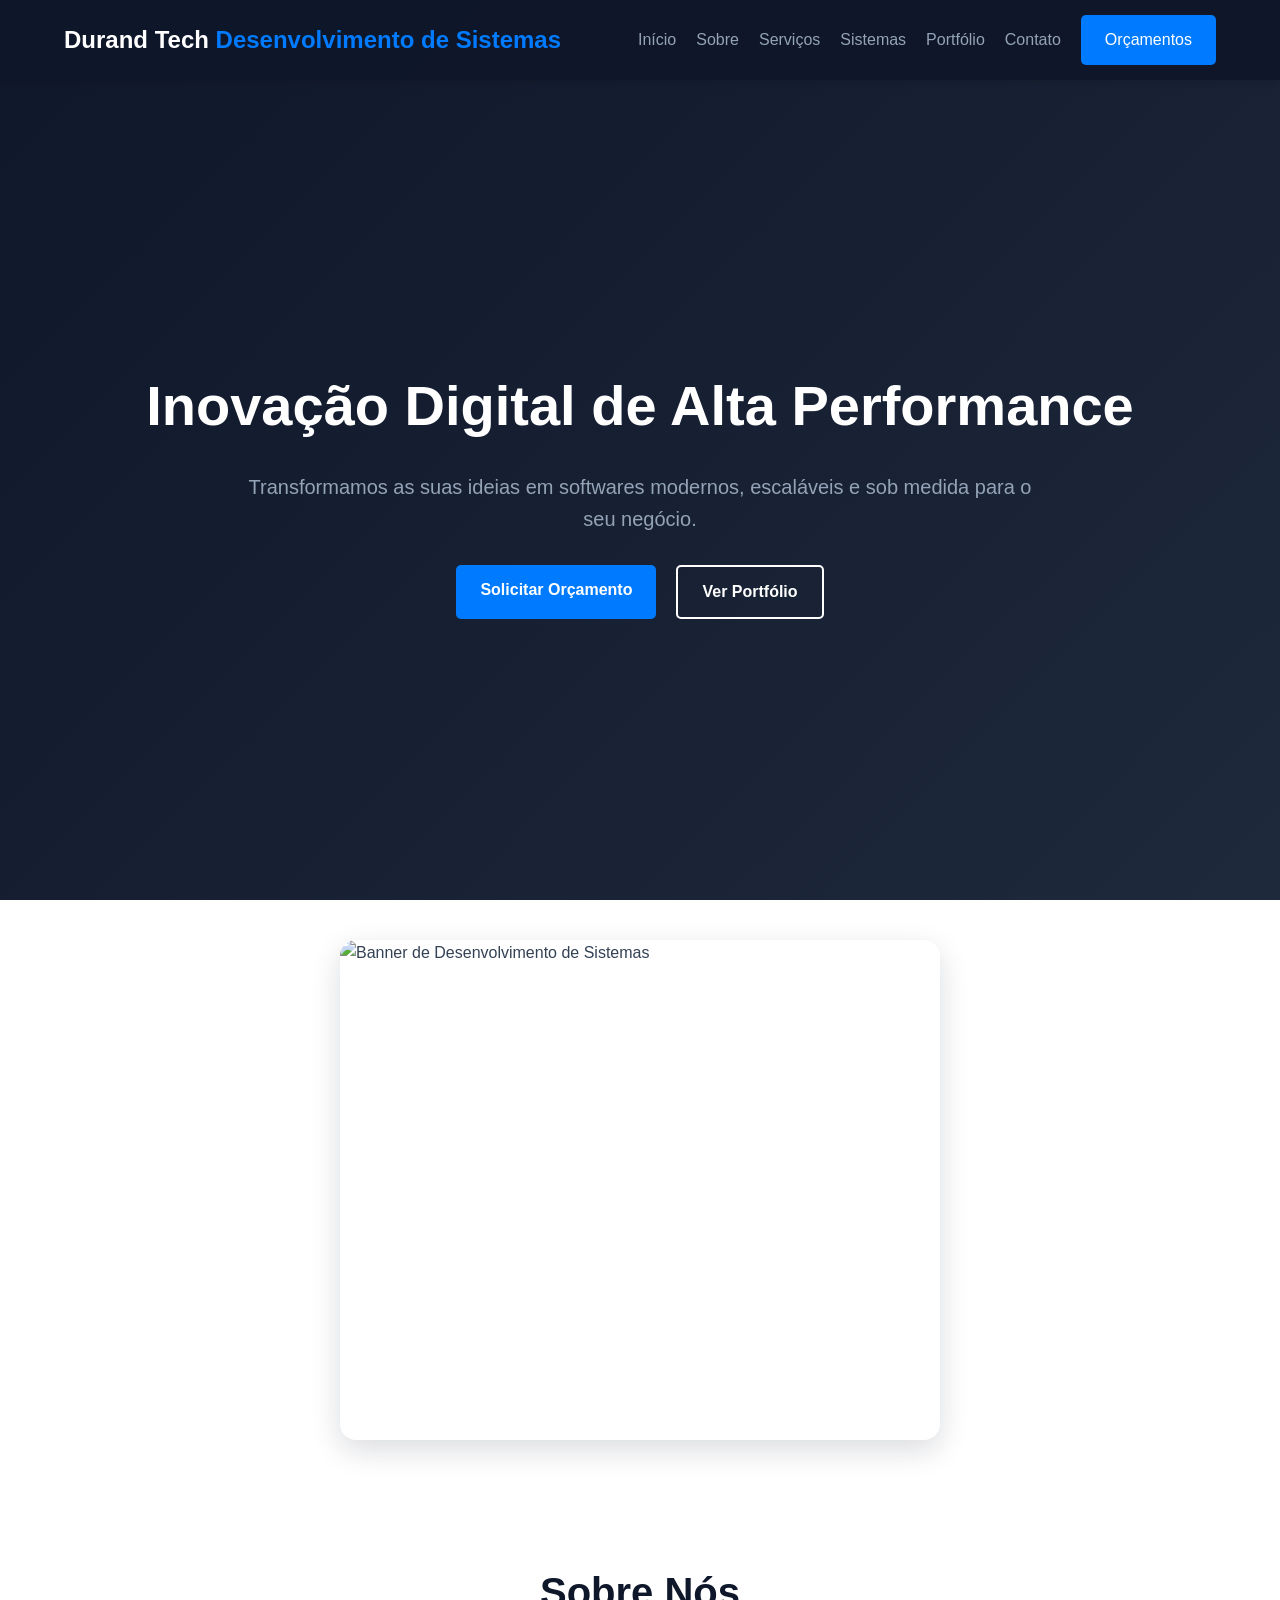
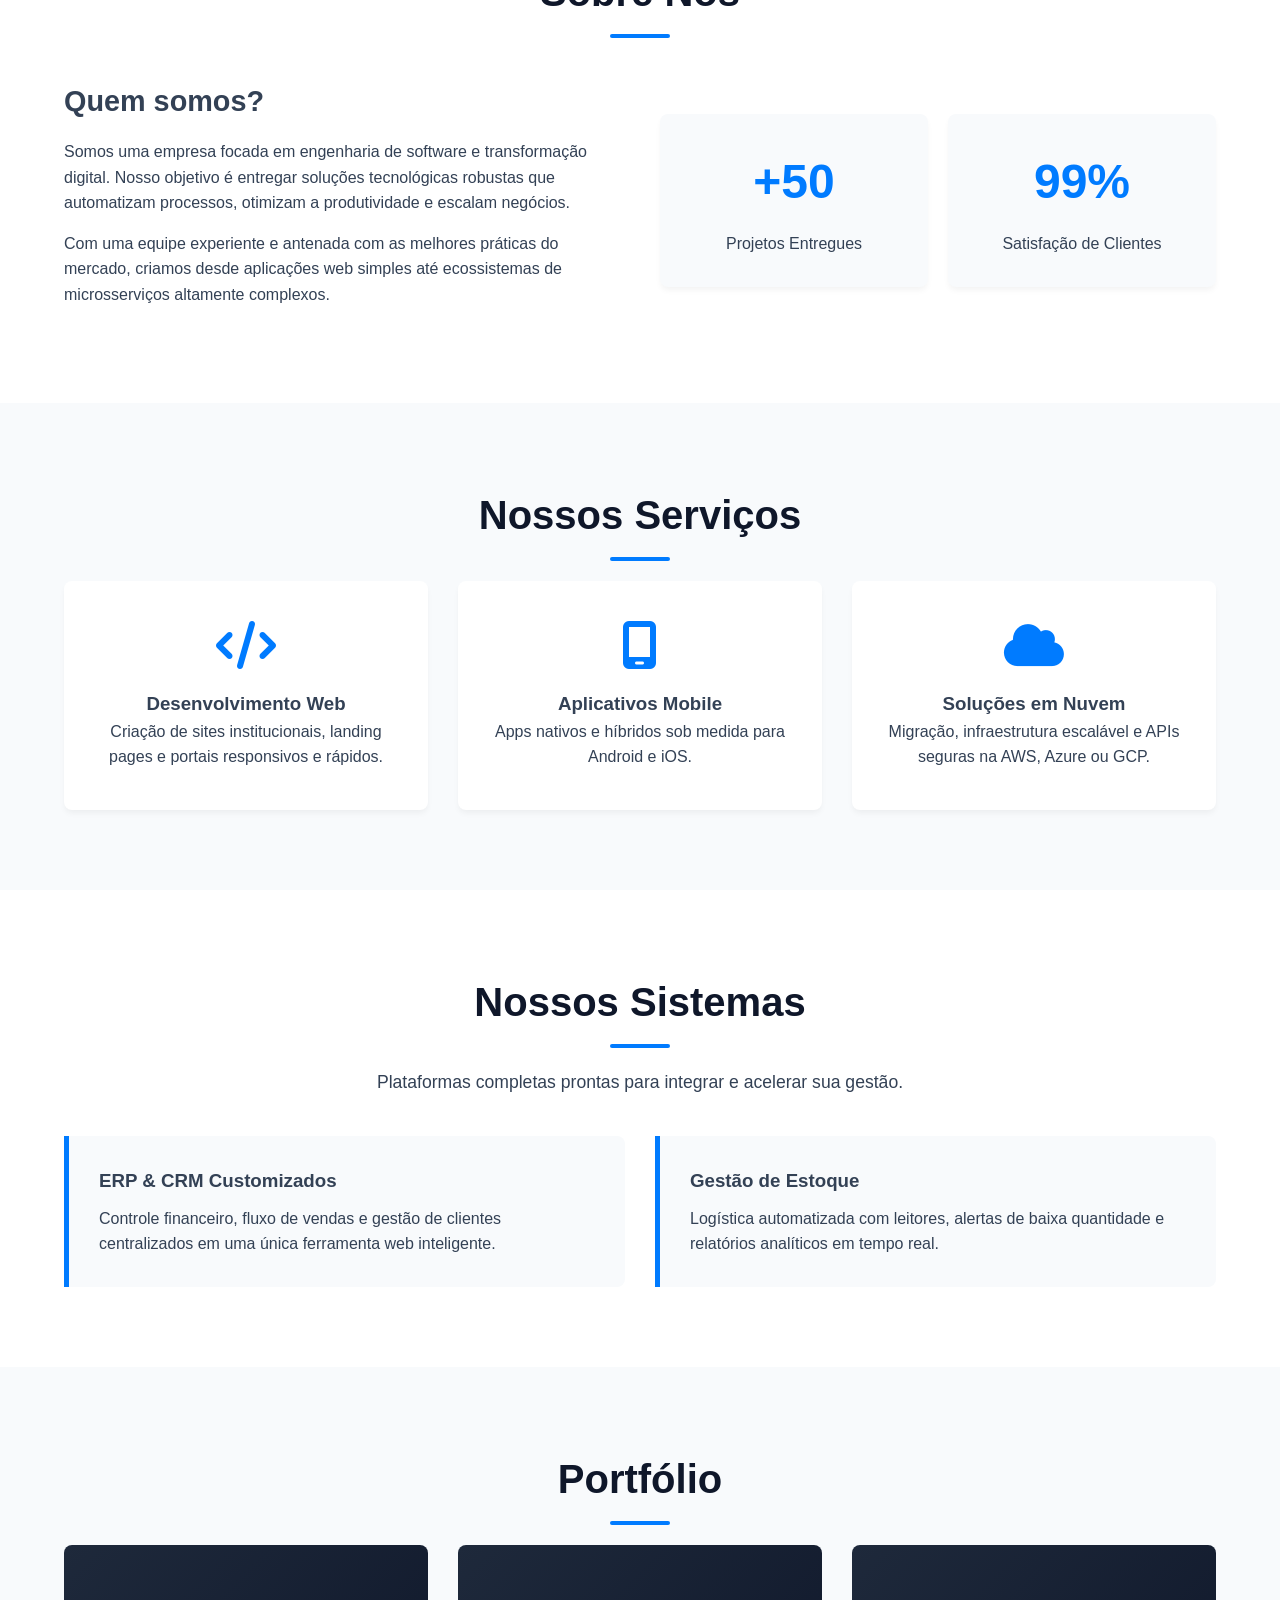
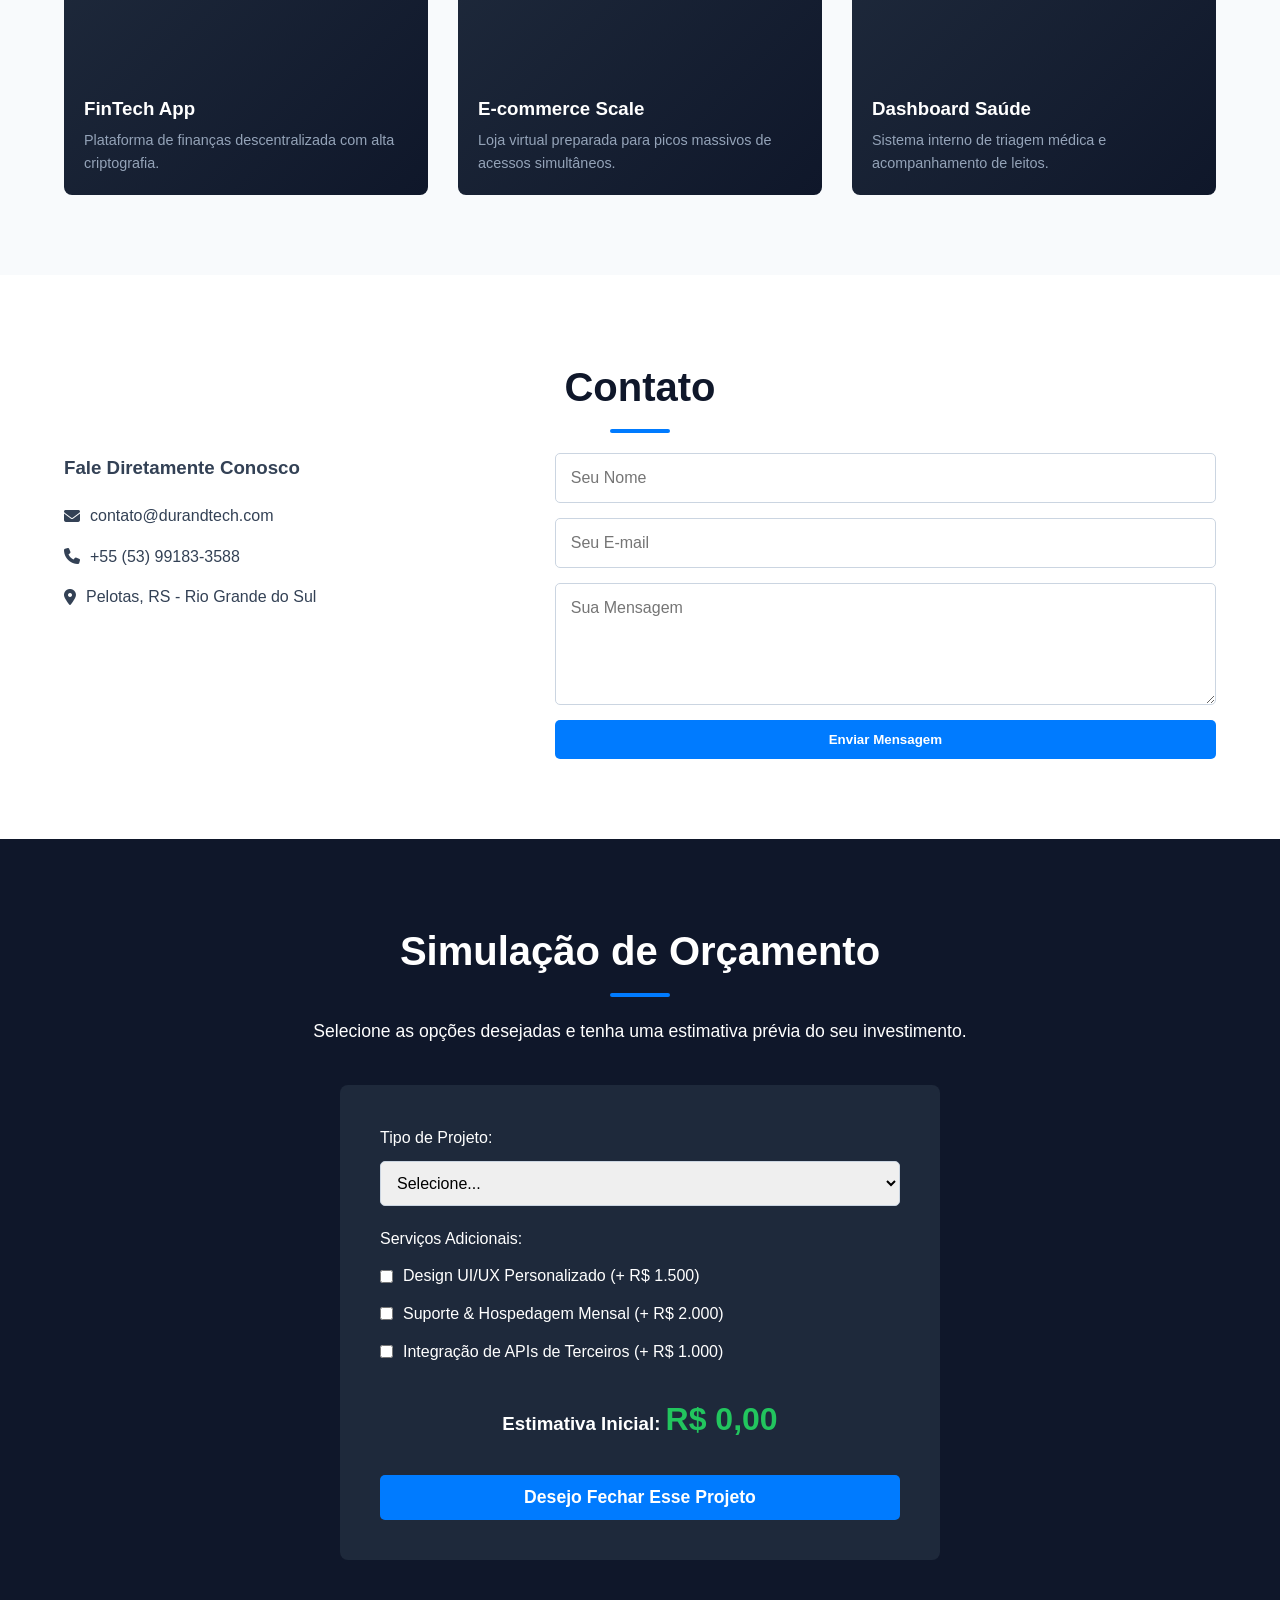
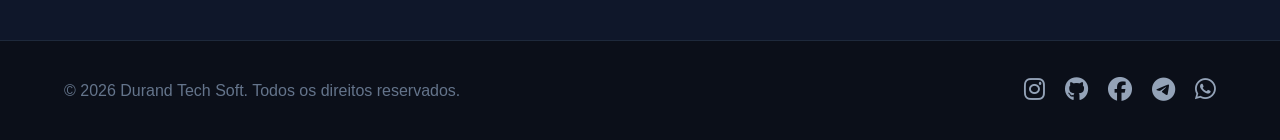
==== index.html @ 155c7bd9 "Add files via upload" ====
<!DOCTYPE html>
<html lang="pt-BR">
<head>
    <meta charset="UTF-8">
    <meta name="viewport" content="width=device-width, initial-scale=1.0">
    <title>Otávio Renan - Durand Tech | Desenvolvimento de Sistemas</title>
    <link rel="stylesheet" href="style.css">
    <!-- Ícones FontAwesome para Redes Sociais -->
    <link rel="stylesheet" href="https://cdnjs.cloudflare.com/ajax/libs/font-awesome/6.4.0/css/all.min.css">
</head>
<body>

    <!-- Cabeçalho e Navegação -->
    <header id="header">
        <div class="container">
            <div class="logo">
                <h2>Durand Tech <span>Desenvolvimento de Sistemas</span></h2>
            </div>
            <nav>
                <ul class="nav-links">
                    <li><a href="#inicio">Início</a></li>
                    <li><a href="#sobre">Sobre</a></li>
                    <li><a href="#servicos">Serviços</a></li>
                    <li><a href="#sistemas">Sistemas</a></li>
                    <li><a href="#portfolio">Portfólio</a></li>
                    <li><a href="#contato">Contato</a></li>
                    <li><a href="#orcamentos" class="btn-highlight">Orçamentos</a></li>
                </ul>
            </nav>
        </div>
    </header>

    <!-- Seção 1: Início -->
    <section id="inicio" class="hero-section">
        <div class="container hero-content">
            <h1>Inovação Digital de Alta Performance</h1>
            <p>Transformamos as suas ideias em softwares modernos, escaláveis e sob medida para o seu negócio.</p>
            <div class="hero-buttons">
                <a href="#orcamentos" class="btn-primary">Solicitar Orçamento</a>
                <a href="#portfolio" class="btn-secondary">Ver Portfólio</a>
            </div>
        </div>
    </section>
<img src="IMAGENS/banner.jpg" alt="Banner de Desenvolvimento de Sistemas" class="banner-image" width="600" height="500">
    <!-- Seção 2: Sobre -->
    <section id="sobre" class="section-padding">
        <div class="container">
            <h2 class="section-title">Sobre Nós</h2>
            <div class="about-grid">
                <div class="about-text">
                    <h3>Quem somos?</h3>
                    <p>Somos uma empresa focada em engenharia de software e transformação digital. Nosso objetivo é entregar soluções tecnológicas robustas que automatizam processos, otimizam a produtividade e escalam negócios.</p>
                    <p>Com uma equipe experiente e antenada com as melhores práticas do mercado, criamos desde aplicações web simples até ecossistemas de microsserviços altamente complexos.</p>
                </div>
                <div class="about-stats">
                    <div class="stat-card">
                        <h4>+50</h4>
                        <p>Projetos Entregues</p>
                    </div>
                    <div class="stat-card">
                        <h4>99%</h4>
                        <p>Satisfação de Clientes</p>
                    </div>
                </div>
            </div>
        </div>
    </section>

    <!-- Seção 3: Serviços -->
    <section id="servicos" class="section-padding bg-light">
        <div class="container">
            <h2 class="section-title">Nossos Serviços</h2>
            <div class="grid-services">
                <div class="card">
                    <i class="fa-solid fa-code icon-service"></i>
                    <h3>Desenvolvimento Web</h3>
                    <p>Criação de sites institucionais, landing pages e portais responsivos e rápidos.</p>
                </div>
                <div class="card">
                    <i class="fa-solid fa-mobile-screen icon-service"></i>
                    <h3>Aplicativos Mobile</h3>
                    <p>Apps nativos e híbridos sob medida para Android e iOS.</p>
                </div>
                <div class="card">
                    <i class="fa-solid fa-cloud icon-service"></i>
                    <h3>Soluções em Nuvem</h3>
                    <p>Migração, infraestrutura escalável e APIs seguras na AWS, Azure ou GCP.</p>
                </div>
            </div>
        </div>
    </section>

    <!-- Seção 4: Sistemas -->
    <section id="sistemas" class="section-padding">
        <div class="container">
            <h2 class="section-title">Nossos Sistemas</h2>
            <p class="section-subtitle">Plataformas completas prontas para integrar e acelerar sua gestão.</p>
            <div class="grid-systems">
                <div class="system-item">
                    <h3>ERP & CRM Customizados</h3>
                    <p>Controle financeiro, fluxo de vendas e gestão de clientes centralizados em uma única ferramenta web inteligente.</p>
                </div>
                <div class="system-item">
                    <h3>Gestão de Estoque</h3>
                    <p>Logística automatizada com leitores, alertas de baixa quantidade e relatórios analíticos em tempo real.</p>
                </div>
            </div>
        </div>
    </section>

    <!-- Seção 5: Portfólio -->
    <section id="portfolio" class="section-padding bg-light">
        <div class="container">
            <h2 class="section-title">Portfólio</h2>
            <div class="grid-portfolio">
                <div class="portfolio-item">
                    <div class="portfolio-info">
                        <h3>FinTech App</h3>
                        <p>Plataforma de finanças descentralizada com alta criptografia.</p>
                    </div>
                </div>
                <div class="portfolio-item">
                    <div class="portfolio-info">
                        <h3>E-commerce Scale</h3>
                        <p>Loja virtual preparada para picos massivos de acessos simultâneos.</p>
                    </div>
                </div>
                <div class="portfolio-item">
                    <div class="portfolio-info">
                        <h3>Dashboard Saúde</h3>
                        <p>Sistema interno de triagem médica e acompanhamento de leitos.</p>
                    </div>
                </div>
            </div>
        </div>
    </section>

    <!-- Seção 6: Contato -->
    <section id="contato" class="section-padding">
        <div class="container">
            <h2 class="section-title">Contato</h2>
            <div class="contact-wrapper">
                <div class="contact-info">
                    <h3>Fale Diretamente Conosco</h3>
                    <p><i class="fa-solid fa-envelope"></i> contato@durandtech.com</p>
                    <p><i class="fa-solid fa-phone"></i> +55 (53) 99183-3588</p>
                    <p><i class="fa-solid fa-location-dot"></i> Pelotas, RS - Rio Grande do Sul</p>
                </div>
                <form class="contact-form">
                    <input type="text" placeholder="Seu Nome" required>
                    <input type="email" placeholder="Seu E-mail" required>
                    <textarea placeholder="Sua Mensagem" rows="5" required></textarea>
                    <button type="submit" class="btn-primary">Enviar Mensagem</button>
                </form>
            </div>
        </div>
    </section>

    <!-- Seção 7: Orçamentos -->
    <section id="orcamentos" class="section-padding bg-dark text-light">
        <div class="container">
            <h2 class="section-title">Simulação de Orçamento</h2>
            <p class="section-subtitle">Selecione as opções desejadas e tenha uma estimativa prévia do seu investimento.</p>
            <div class="budget-box">
                <form id="form-orcamento">
                    <div class="form-group">
                        <label for="tipo-projeto">Tipo de Projeto:</label>
                        <select id="tipo-projeto" required>
                            <option value="0">Selecione...</option>
                            <option value="3000">Website Institucional (R$ 3.000,00+)</option>
                            <option value="7000">E-commerce / Loja Virtual (R$ 7.000,00+)</option>
                            <option value="12000">Sistema Web / SaaS Personalizado (R$ 12.000,00+)</option>
                            <option value="15000">Aplicativo Mobile Completo (R$ 15.000,00+)</option>
                        </select>
                    </div>
                    <div class="form-group checkbox-group">
                        <p>Serviços Adicionais:</p>
                        <label><input type="checkbox" class="adicional" value="1500"> Design UI/UX Personalizado (+ R$ 1.500)</label>
                        <label><input type="checkbox" class="adicional" value="2000"> Suporte & Hospedagem Mensal (+ R$ 2.000)</label>
                        <label><input type="checkbox" class="adicional" value="1000"> Integração de APIs de Terceiros (+ R$ 1.000)</label>
                    </div>
                    <div class="budget-result">
                        <h3>Estimativa Inicial: <span id="valor-total">R$ 0,00</span></h3>
                    </div>
                    <button type="button" id="btn-fechar-orcamento" class="btn-primary">Desejo Fechar Esse Projeto</button>
                </form>
            </div>
        </div>
    </section>

    <!-- Rodapé & Redes Sociais -->
    <footer>
        <div class="container footer-content">
            <p>&copy; 2026 Durand Tech Soft. Todos os direitos reservados.</p>
            <div class="social-links">
                <a href="https://instagram.com/durandtechsysten" target="_blank" aria-label="Instagram"><i class="fa-brands fa-instagram"></i></a>
                <a href="https://github.com/otaviorenan648-cpu" target="_blank" aria-label="GitHub"><i class="fa-brands fa-github"></i></a>
                <a href="https://www.facebook.com/profile.php?id=61577087769278&locale=pt_BR" target="_blank" aria-label="Facebook"><i class="fa-brands fa-facebook"></i></a>
                <a href="https://telegram.org/@OtavioDev2684" target="_blank" aria-label="Telegram"><i class="fa-brands fa-telegram"></i></a>
                <a href="https://wa.me/5553991833588?text=Ol%C3%A1%2C%20gostaria%20de%20mais%20informa%C3%A7%C3%B5es" target="_blank" aria-label="WhatsApp"><i class="fa-brands fa-whatsapp"></i></a>
            </div>
        </div>
    </footer>

    
    <script src="index.js"></script>
</body>
</html>
---- style.css ----
/* --- Reset Geral & Configurações de Cores --- */
:root {
    --primary-color: #007bff;
    --primary-hover: #0056b3;
    --dark-bg: #0f172a;
    --light-bg: #f8fafc;
    --text-color: #334155;
    --white: #ffffff;
    --gray-border: #cbd5e1;
}

* {
    margin: 0;
    padding: 0;
    box-sizing: border-box;
    font-family: 'Segoe UI', Tahoma, Geneva, Verdana, sans-serif;
    scroll-behavior: smooth;
}

body {
    color: var(--text-color);
    background-color: var(--white);
    line-height: 1.6;
}

.container {
    width: 90%;
    max-width: 1200px;
    margin: 0 auto;
}

/* --- Layout Utilitário --- */
.section-padding {
    padding: 80px 0;
}

.bg-light {
    background-color: var(--light-bg);
}

.bg-dark {
    background-color: var(--dark-bg);
}

.text-light {
    color: var(--white);
}

.section-title {
    text-align: center;
    font-size: 2.5rem;
    margin-bottom: 20px;
    color: var(--dark-bg);
    position: relative;
}

.text-light .section-title {
    color: var(--white);
}

.section-title::after {
    content: '';
    display: block;
    width: 60px;
    height: 4px;
    background-color: var(--primary-color);
    margin: 10px auto 0;
    border-radius: 2px;
}

.section-subtitle {
    text-align: center;
    font-size: 1.1rem;
    margin-bottom: 40px;
}

/* --- Botões --- */
.btn-primary, .btn-secondary, .btn-highlight {
    padding: 12px 24px;
    border: none;
    border-radius: 5px;
    cursor: pointer;
    font-weight: 600;
    text-decoration: none;
    transition: all 0.3s ease;
    display: inline-block;
}

.btn-primary {
    background-color: var(--primary-color);
    color: var(--white);
}

.btn-primary:hover {
    background-color: var(--primary-hover);
}

.btn-secondary {
    background-color: transparent;
    color: var(--white);
    border: 2px solid var(--white);
}

.btn-secondary:hover {
    background-color: var(--white);
    color: var(--dark-bg);
}

.btn-highlight {
    background-color: var(--primary-color);
    color: var(--white) !important;
}

/* --- Header / Navigation --- */
header {
    background-color: rgba(15, 23, 42, 0.95);
    position: fixed;
    width: 100%;
    top: 0;
    z-index: 1000;
    box-shadow: 0 4px 6px -1px rgba(0,0,0,0.1);
    padding: 15px 0;
}

header .container {
    display: flex;
    justify-content: space-between;
    align-items: center;
}

.logo h2 {
    color: var(--white);
}

.logo span {
    color: var(--primary-color);
}

.nav-links {
    display: flex;
    list-style: none;
    align-items: center;
    gap: 20px;
}

.nav-links a {
    color: #94a3b8;
    text-decoration: none;
    font-weight: 500;
    transition: color 0.3s ease;
}

.nav-links a:hover {
    color: var(--white);
}

/* --- Hero Section --- */
.hero-section {
    background: linear-gradient(135deg, #0f172a 0%, #1e293b 100%);
    height: 100vh;
    display: flex;
    align-items: center;
    text-align: center;
    color: var(--white);
    padding-top: 80px;
}

.hero-content h1 {
    font-size: 3.5rem;
    margin-bottom: 20px;
}

.hero-content p {
    font-size: 1.25rem;
    margin-bottom: 30px;
    color: #94a3b8;
    max-width: 800px;
    margin-left: auto;
    margin-right: auto;
}

.hero-buttons {
    display: flex;
    justify-content: center;
    gap: 20px;
}

.banner-image {
    display: block;
    max-width: 100%;
    height: auto;
    margin: 40px auto;
    border-radius: 16px;
    box-shadow: 0 10px 30px rgba(15, 23, 42, 0.15);
}

/* --- Sobre --- */
.about-grid {
    display: grid;
    grid-template-columns: 1fr 1fr;
    gap: 40px;
    align-items: center;
    margin-top: 40px;
}

.about-text h3 {
    font-size: 1.8rem;
    margin-bottom: 15px;
}

.about-text p {
    margin-bottom: 15px;
}

.about-stats {
    display: flex;
    gap: 20px;
}

.stat-card {
    background-color: var(--light-bg);
    flex: 1;
    padding: 30px;
    text-align: center;
    border-radius: 8px;
    box-shadow: 0 4px 6px -1px rgba(0,0,0,0.05);
}

.stat-card h4 {
    font-size: 3rem;
    color: var(--primary-color);
    margin-bottom: 10px;
}

/* --- Serviços --- */
.grid-services {
    display: grid;
    grid-template-columns: repeat(auto-fit, minmax(300px, 1fr));
    gap: 30px;
}

.card {
    background-color: var(--white);
    padding: 40px 30px;
    border-radius: 8px;
    text-align: center;
    box-shadow: 0 4px 6px -1px rgba(0,0,0,0.05);
    transition: transform 0.3s ease;
}

.card:hover {
    transform: translateY(-5px);
}

.icon-service {
    font-size: 3rem;
    color: var(--primary-color);
    margin-bottom: 20px;
}

/* --- Sistemas --- */
.grid-systems {
    display: grid;
    grid-template-columns: 1fr 1fr;
    gap: 30px;
}

.system-item {
    border-left: 5px solid var(--primary-color);
    background-color: var(--light-bg);
    padding: 30px;
    border-radius: 0 8px 8px 0;
}

.system-item h3 {
    margin-bottom: 10px;
}

/* --- Portfólio --- */
.grid-portfolio {
    display: grid;
    grid-template-columns: repeat(auto-fit, minmax(300px, 1fr));
    gap: 30px;
}

.portfolio-item {
    background: linear-gradient(135deg, #1e293b 0%, #0f172a 100%);
    height: 250px;
    border-radius: 8px;
    display: flex;
    align-items: flex-end;
    padding: 20px;
    color: var(--white);
    position: relative;
    overflow: hidden;
}

.portfolio-info h3 {
    margin-bottom: 5px;
}

.portfolio-info p {
    font-size: 0.9rem;
    color: #94a3b8;
}

/* --- Contato --- */
.contact-wrapper {
    display: grid;
    grid-template-columns: 1fr 1.5fr;
    gap: 50px;
}

.contact-info h3 {
    margin-bottom: 20px;
}

.contact-info p {
    margin-bottom: 15px;
    display: flex;
    align-items: center;
    gap: 10px;
}

.contact-form {
    display: flex;
    flex-direction: column;
    gap: 15px;
}

.contact-form input, .contact-form textarea {
    padding: 15px;
    border: 1px solid var(--gray-border);
    border-radius: 5px;
    font-size: 1rem;
    outline: none;
}

/* --- Orçamentos --- */
.budget-box {
    background-color: #1e293b;
    padding: 40px;
    border-radius: 8px;
    max-width: 600px;
    margin: 0 auto;
}

.form-group {
    display: flex;
    flex-direction: column;
    gap: 10px;
    margin-bottom: 20px;
}

.form-group select {
    padding: 12px;
    border-radius: 5px;
    border: 1px solid var(--gray-border);
    font-size: 1rem;
}

.checkbox-group {
    display: flex;
    flex-direction: column;
    gap: 12px;
}

.checkbox-group label {
    display: flex;
    align-items: center;
    gap: 10px;
    cursor: pointer;
}

.budget-result {
    margin: 30px 0;
    text-align: center;
}

#valor-total {
    color: #22c55e;
    font-size: 2rem;
    font-weight: bold;
}

#btn-fechar-orcamento {
    width: 100%;
    font-size: 1.1rem;
}

/* --- Rodapé & Redes Sociais --- */
footer {
    background-color: #0b0f19;
    padding: 30px 0;
    border-top: 1px solid #1e293b;
}

.footer-content {
    display: flex;
    justify-content: space-between;
    align-items: center;
    color: #64748b;
}

.social-links {
    display: flex;
    gap: 20px;
}

.social-links a {
    color: #94a3b8;
    font-size: 1.5rem;
    transition: color 0.3s ease, transform 0.3s ease;
}

.social-links a:hover {
    color: var(--primary-color);
    transform: scale(1.1);
}

/* --- Responsividade --- */
@media (max-width: 768px) {
    header .container {
        flex-direction: column;
        gap: 15px;
    }
    .nav-links {
        flex-wrap: wrap;
        justify-content: center;
    }
    .about-grid, .contact-wrapper, .grid-systems {
        grid-template-columns: 1fr;
    }
    .about-stats {
        flex-direction: column;
    }
    .footer-content {
        flex-direction: column;
        gap: 20px;
        text-align: center;
    }
}

/* --- Botão Flutuante do WhatsApp --- */
.whatsapp-float {
    position: fixed;
    width: 60px;
    height: 60px;
    bottom: 60px;
    right: 40px;
    background-color: #25d366;
    color: #fff;
    border-radius: 50px;
    text-align: center;
    font-size: 35px;
    box-shadow: 2px 2px 10px rgba(0, 0, 0, 0.3);
    z-index: 1000;
    display: flex;
    align-items: center;
    justify-content: center;
    text-decoration: none;
    transition: transform 0.3s ease, background-color 0.3s ease;
}

.whatsapp-float:hover {
    background-color: #128c7e;
    transform: scale(1.1);
}

/* Ajuste de responsividade para telas menores */
@media (max-width: 768px) {
    header .container {
        flex-direction: column;
        gap: 15px;
    }
    .nav-links {
        flex-wrap: wrap;
        justify-content: center;
    }
    .about-grid, .contact-wrapper, .grid-systems {
        grid-template-columns: 1fr;
    }
    .about-stats {
        flex-direction: column;
    }
    .footer-content {
        flex-direction: column;
        gap: 20px;
        text-align: center;
    }
    .whatsapp-float {
        width: 50px;
        height: 50px;
        bottom: 20px;
        right: 20px;
        font-size: 28px;
    }
}
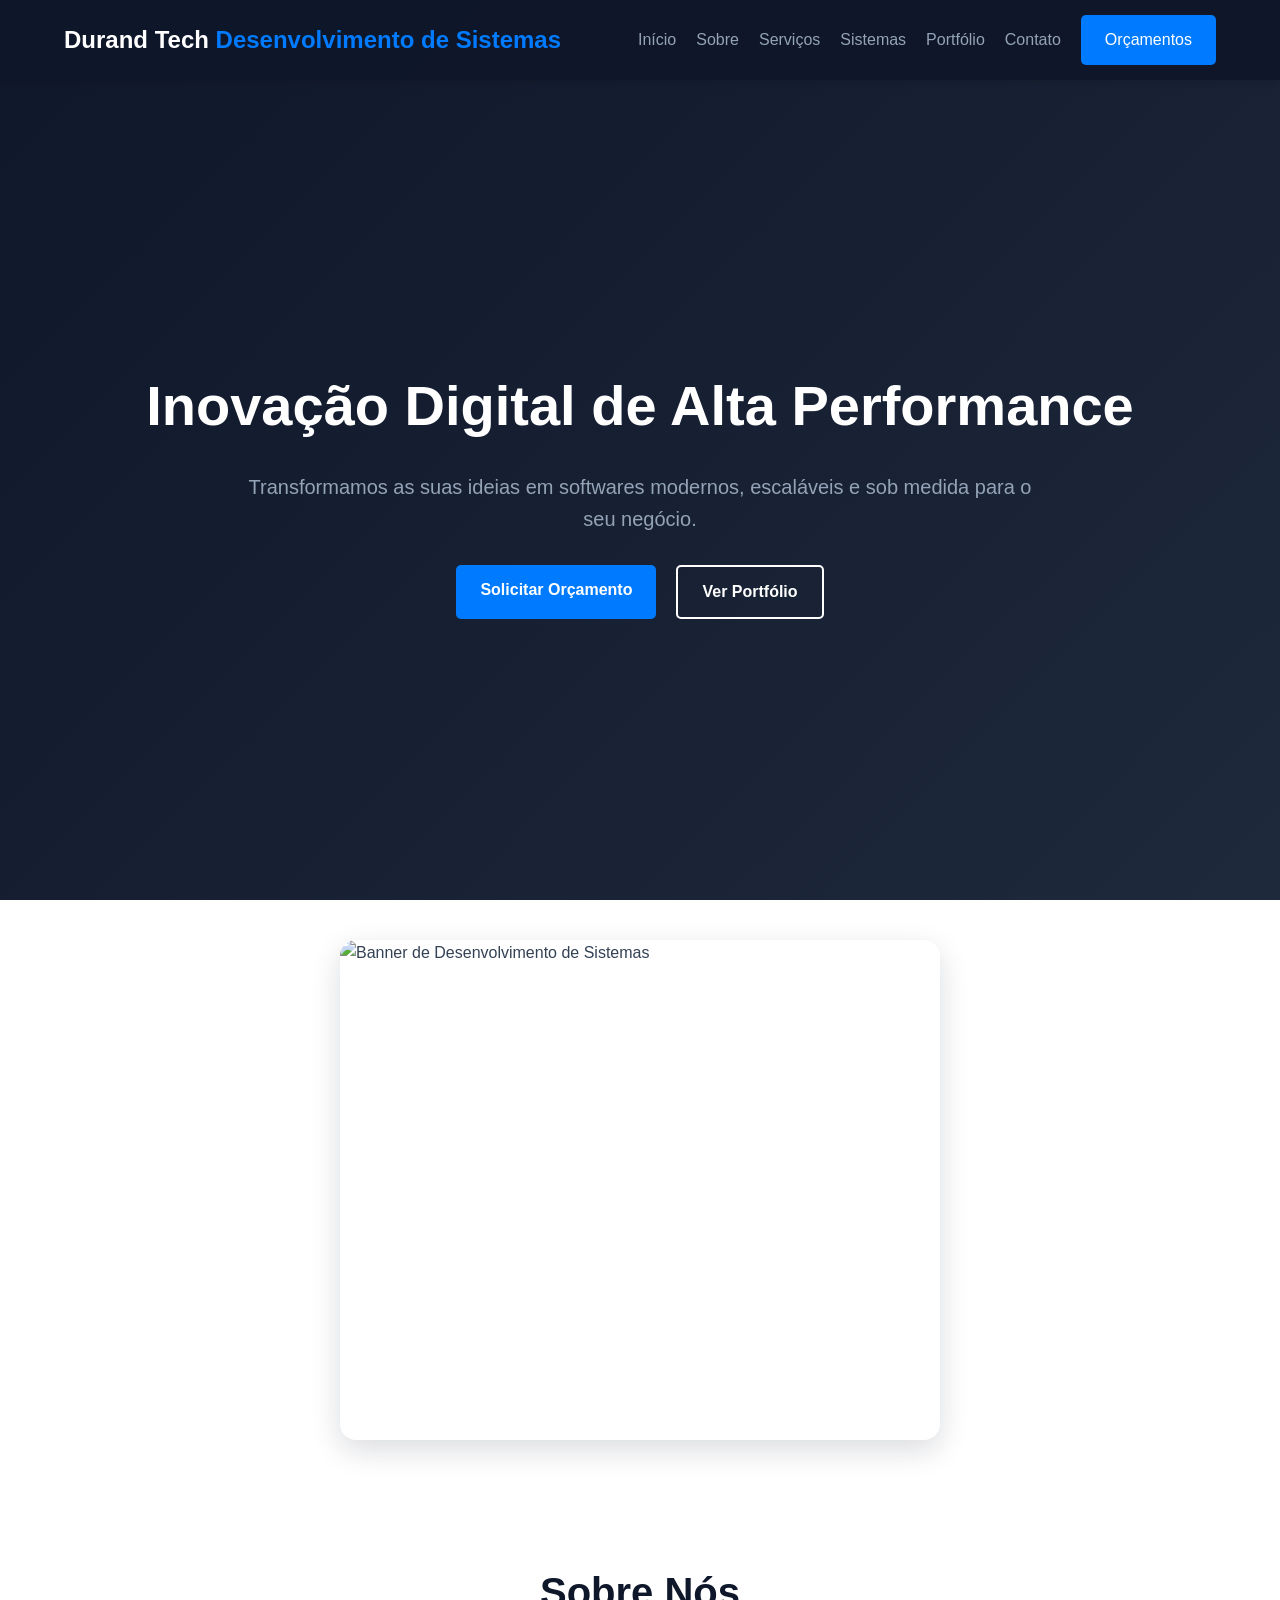
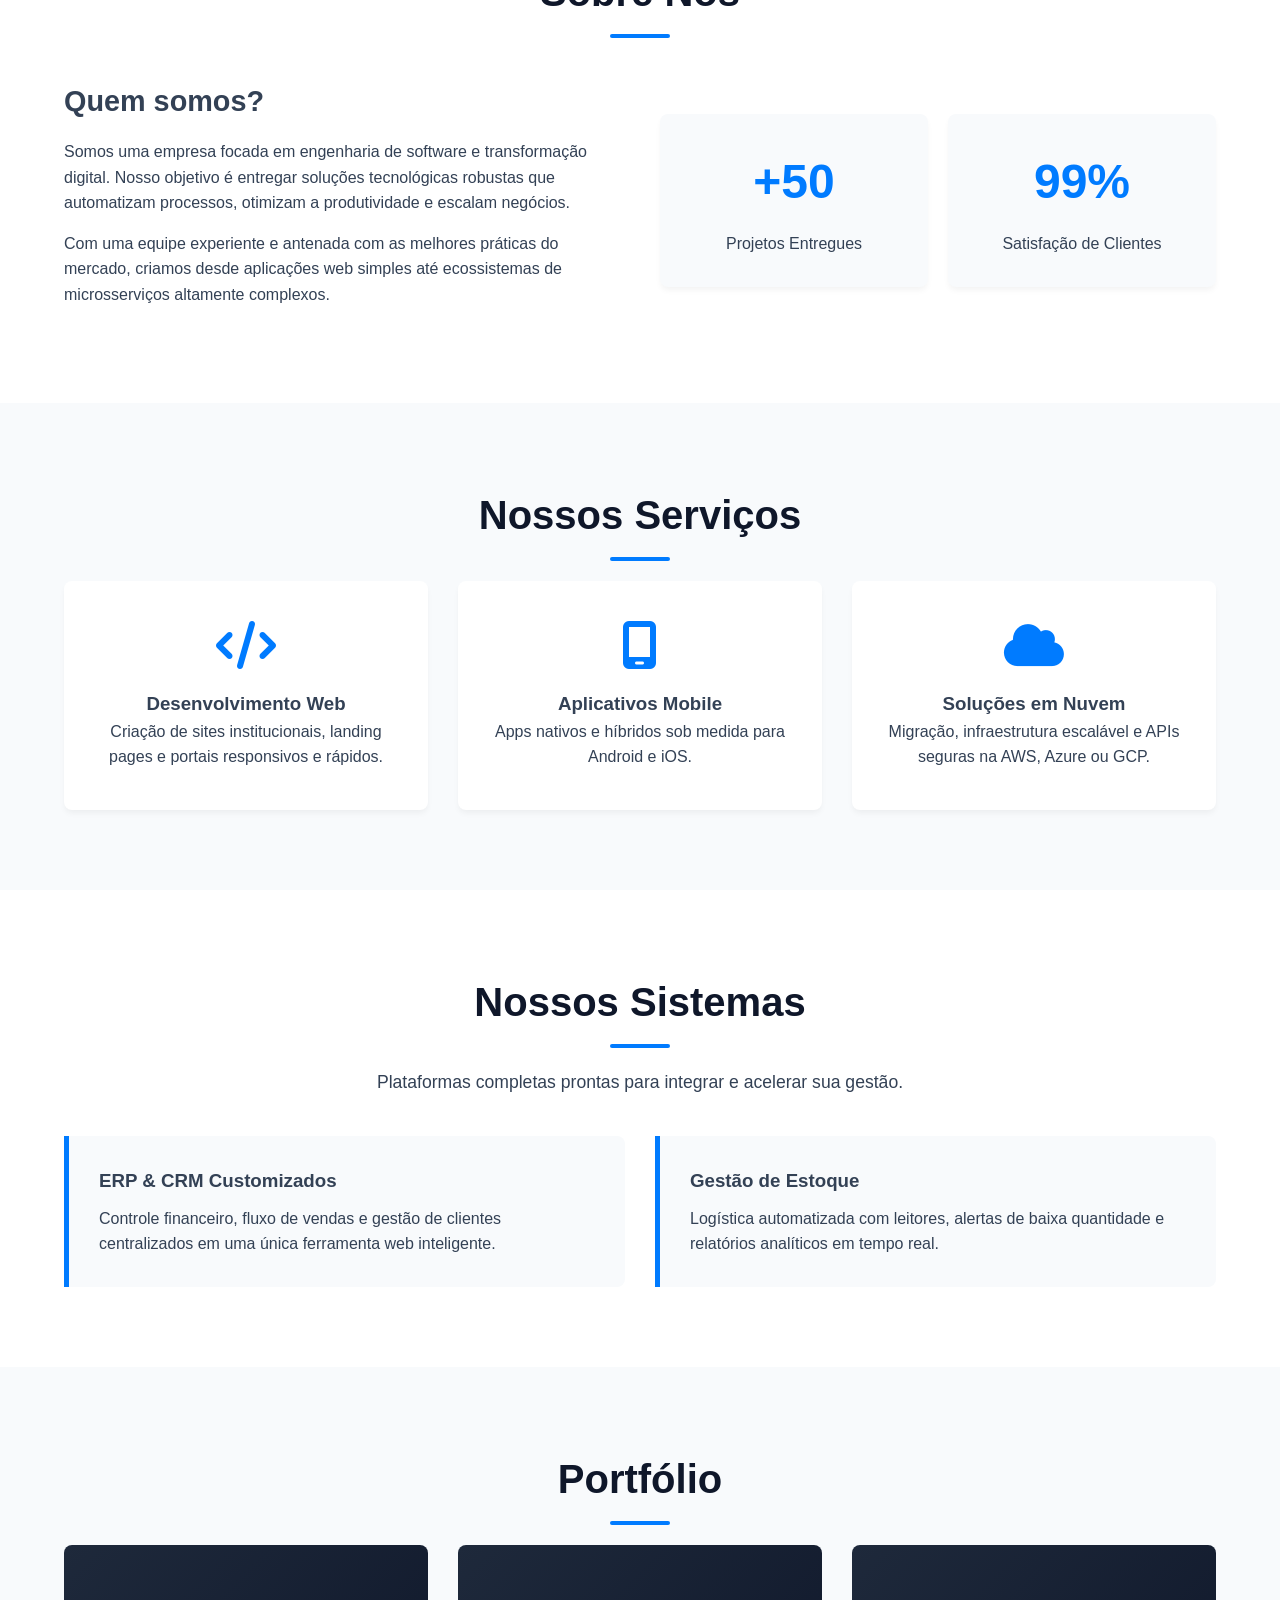
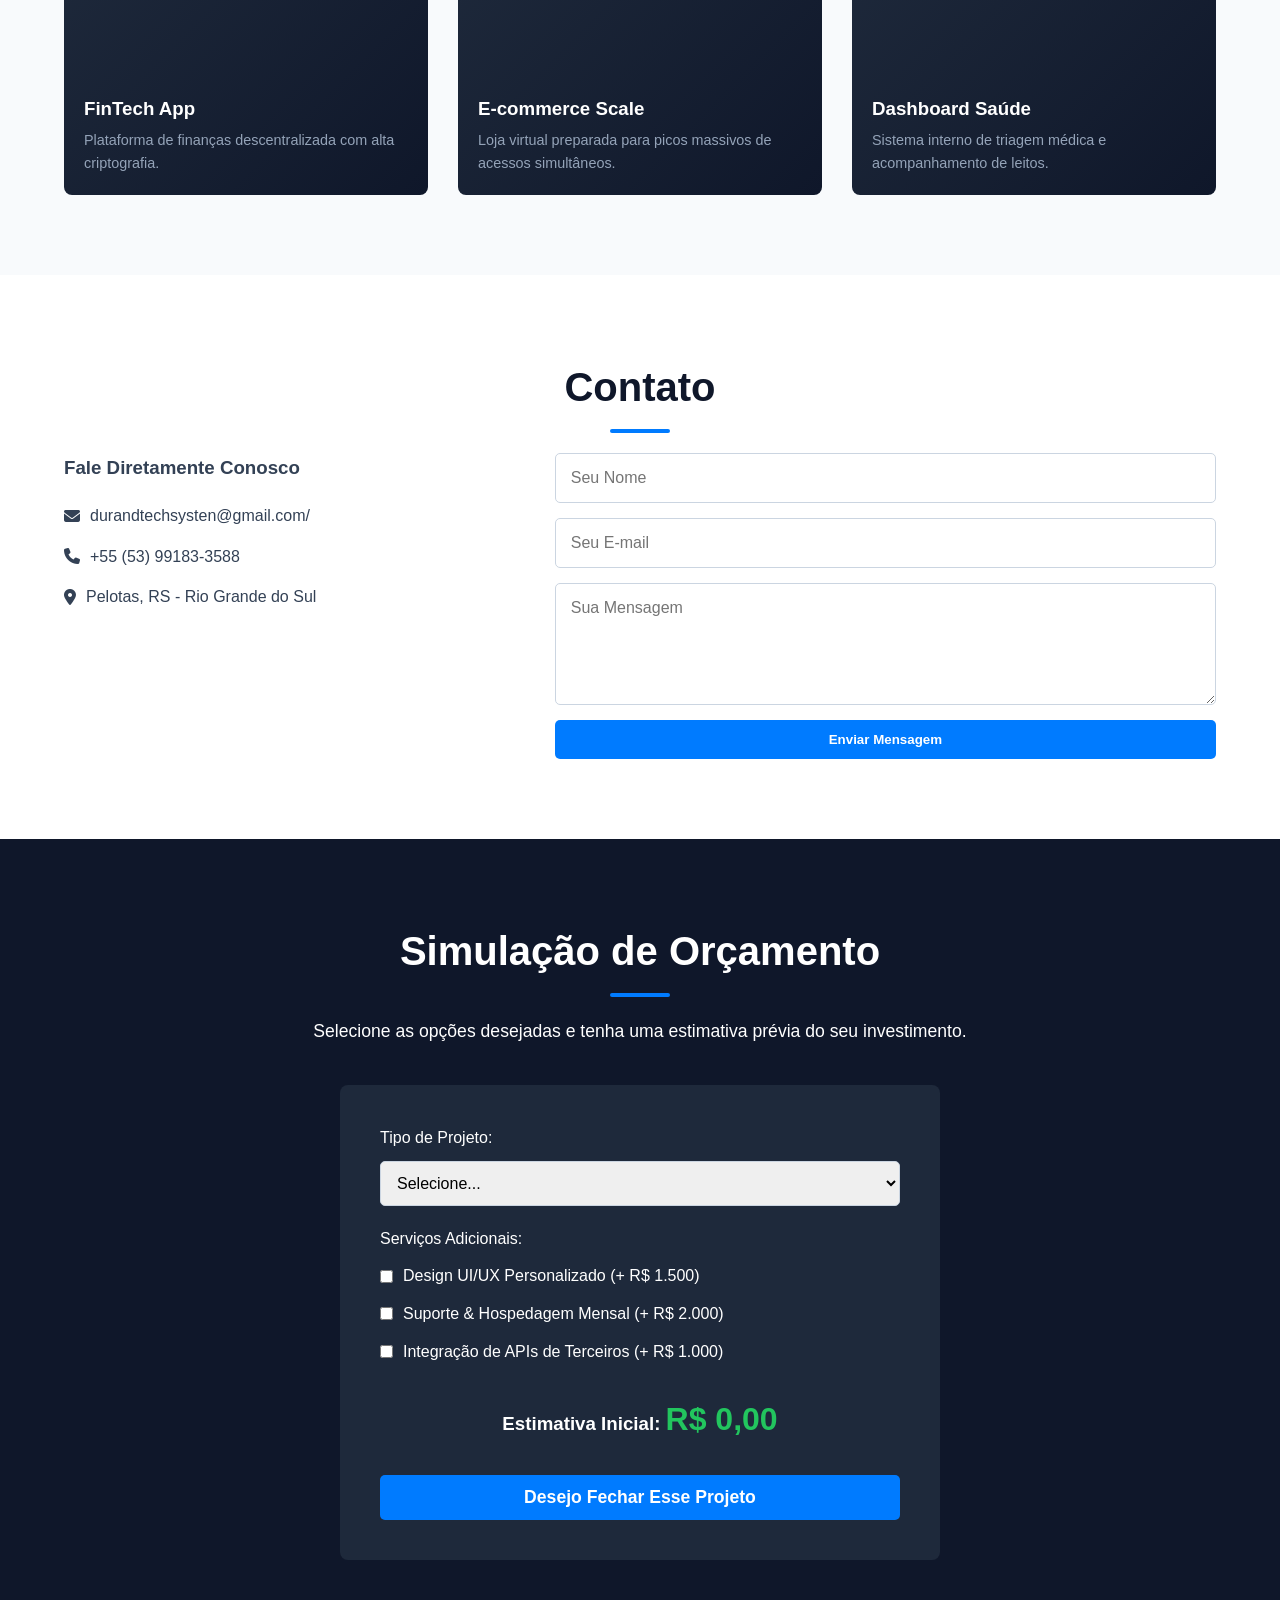
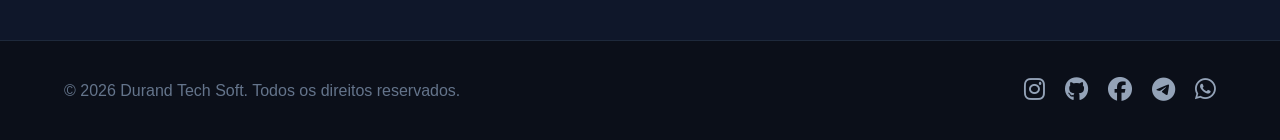
==== commit 5ed90447: "Fix HTML encoding issues in index.html" ====
--- a/index.html
+++ b/index.html
@@ -142,7 +142,7 @@
             <div class="contact-wrapper">
                 <div class="contact-info">
                     <h3>Fale Diretamente Conosco</h3>
-                    <p><i class="fa-solid fa-envelope"></i> contato@durandtech.com</p>
+                    <p><i class="fa-solid fa-envelope"></i>durandtechsysten@gmail.com/</p>
                     <p><i class="fa-solid fa-phone"></i> +55 (53) 99183-3588</p>
                     <p><i class="fa-solid fa-location-dot"></i> Pelotas, RS - Rio Grande do Sul</p>
                 </div>
@@ -205,4 +205,4 @@
     
     <script src="index.js"></script>
 </body>
-</html>+</html>
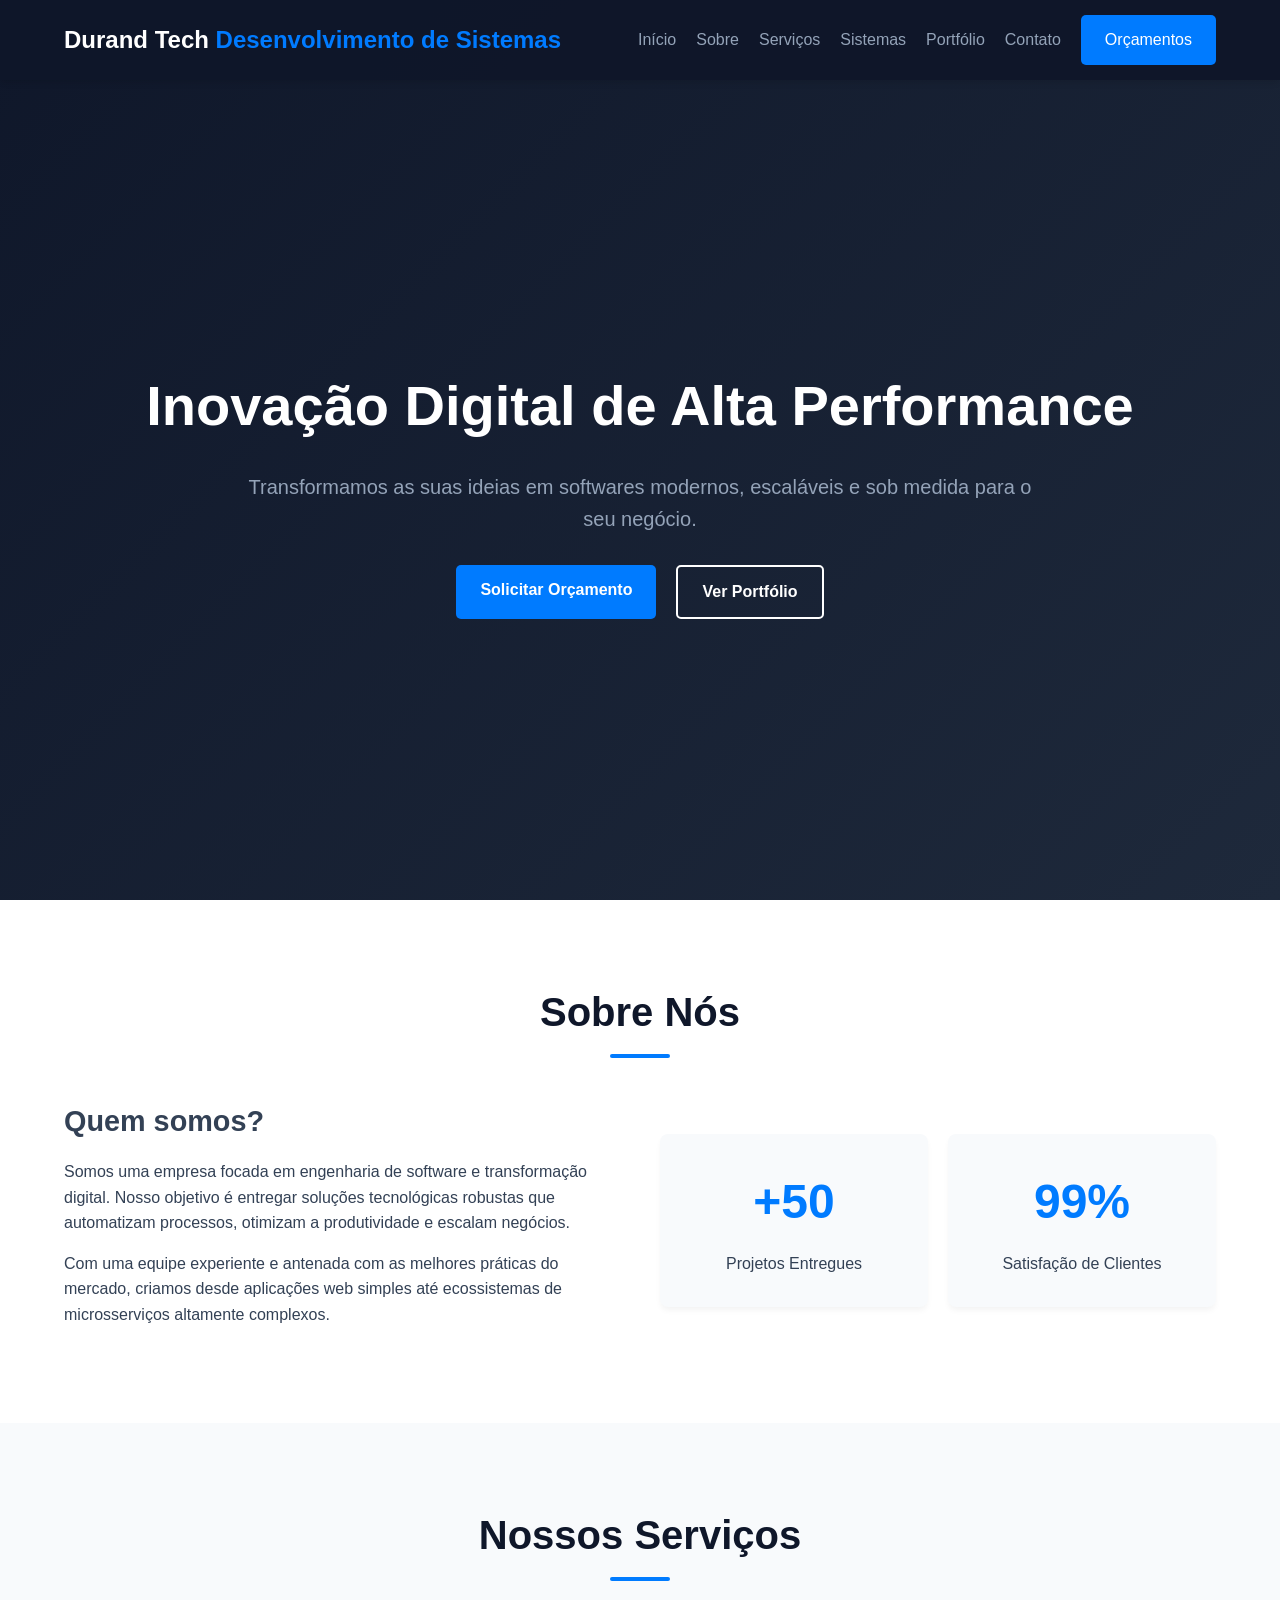
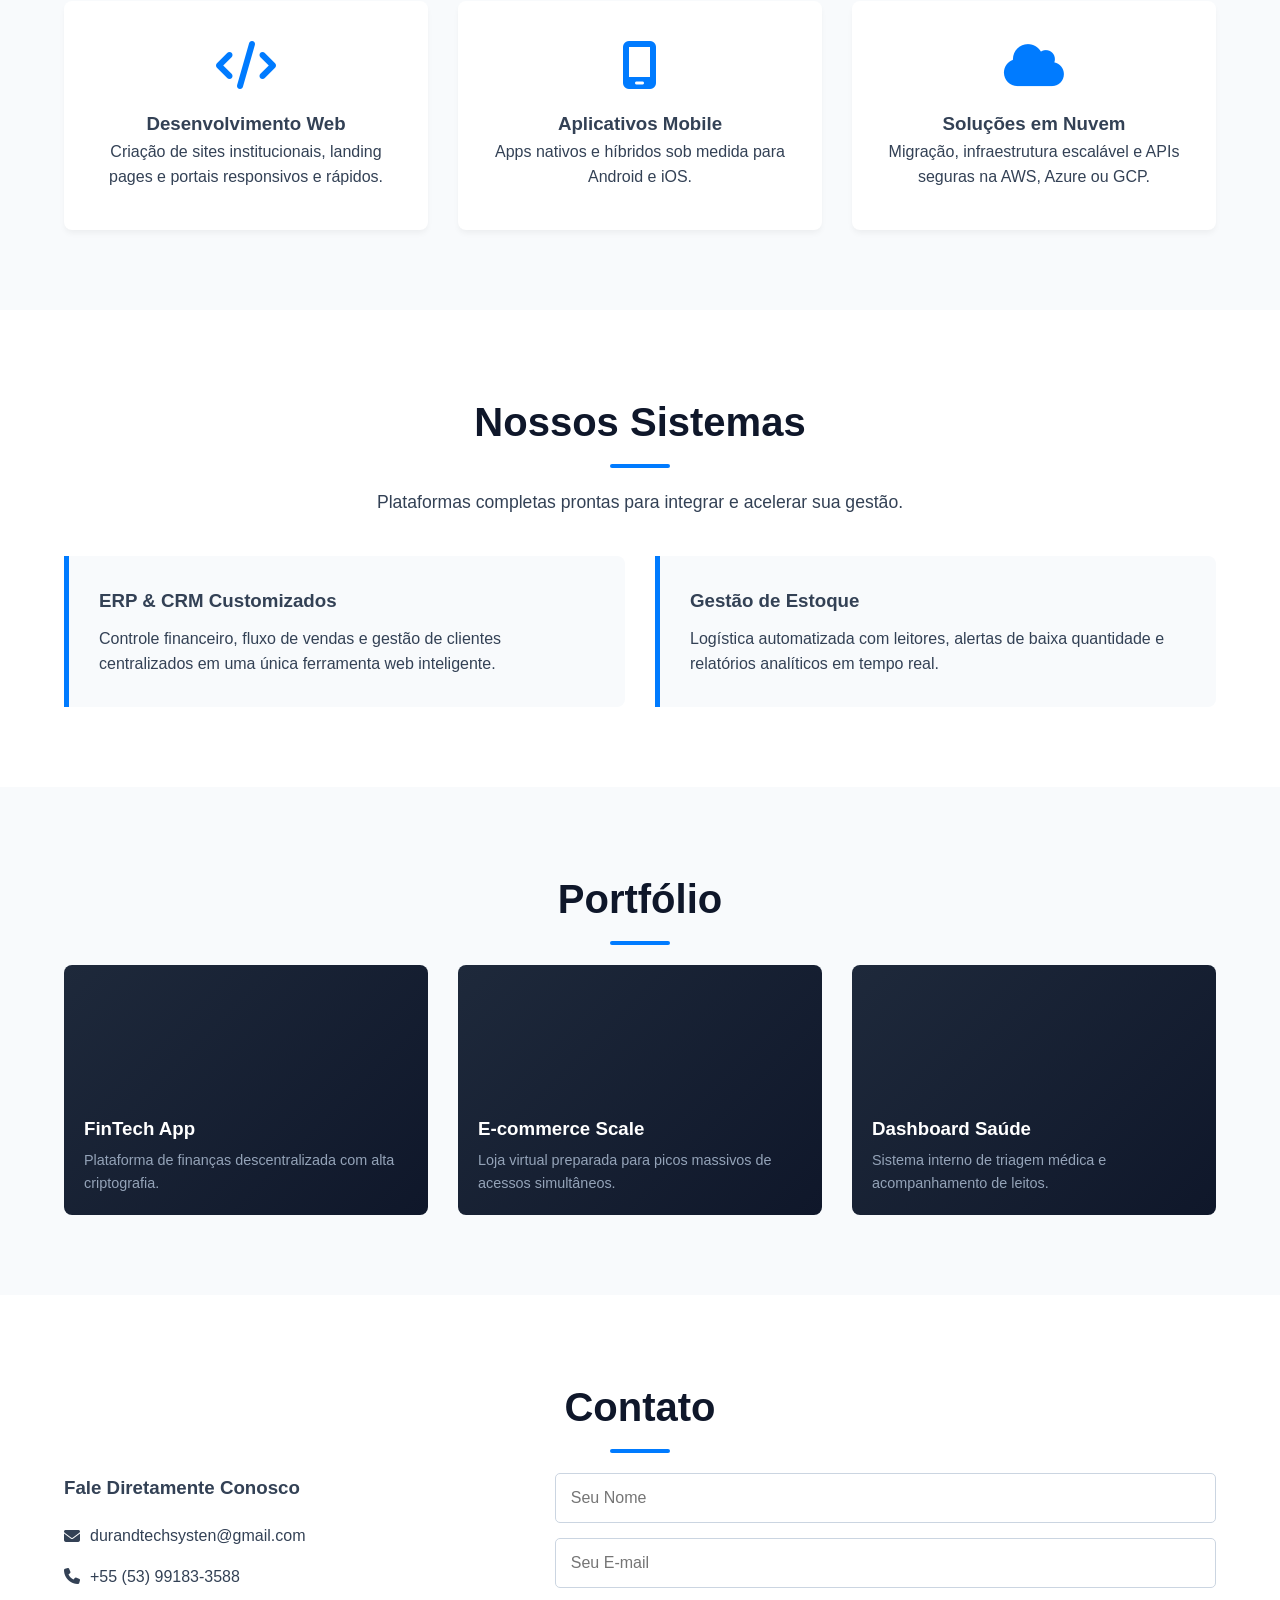
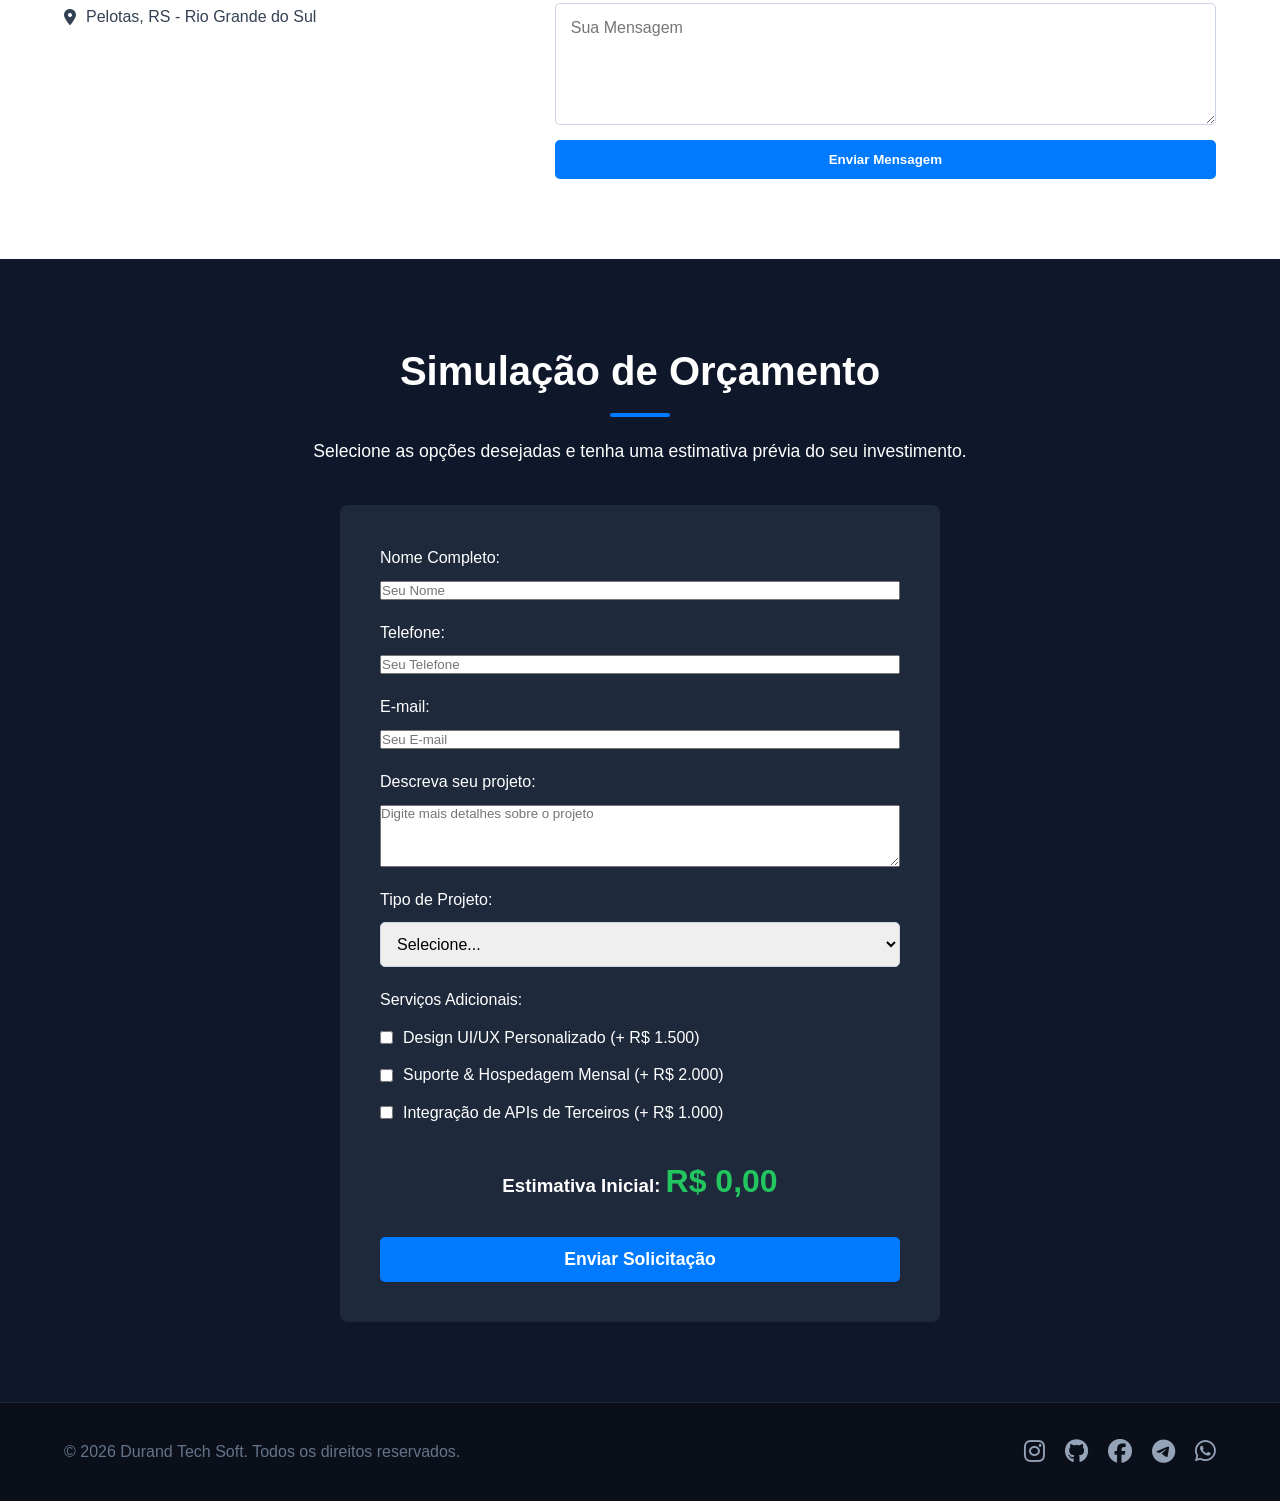
==== commit 70503274: "Add files via upload" ====
--- a/index.html
+++ b/index.html
@@ -41,7 +41,6 @@
             </div>
         </div>
     </section>
-<img src="IMAGENS/banner.jpg" alt="Banner de Desenvolvimento de Sistemas" class="banner-image" width="600" height="500">
     <!-- Seção 2: Sobre -->
     <section id="sobre" class="section-padding">
         <div class="container">
@@ -142,7 +141,7 @@
             <div class="contact-wrapper">
                 <div class="contact-info">
                     <h3>Fale Diretamente Conosco</h3>
-                    <p><i class="fa-solid fa-envelope"></i>durandtechsysten@gmail.com/</p>
+                    <p><i class="fa-solid fa-envelope"></i> durandtechsysten@gmail.com</p>
                     <p><i class="fa-solid fa-phone"></i> +55 (53) 99183-3588</p>
                     <p><i class="fa-solid fa-location-dot"></i> Pelotas, RS - Rio Grande do Sul</p>
                 </div>
@@ -163,6 +162,22 @@
             <p class="section-subtitle">Selecione as opções desejadas e tenha uma estimativa prévia do seu investimento.</p>
             <div class="budget-box">
                 <form id="form-orcamento">
+                    <div class="form-group">
+                        <label for="nome">Nome Completo:</label>
+                        <input type="text" id="nome" placeholder="Seu Nome" required>
+                    </div>
+                    <div class="form-group">
+                        <label for="telefone">Telefone:</label>
+                        <input type="tel" id="telefone" placeholder="Seu Telefone" required>
+                    </div>
+                    <div class="form-group">
+                        <label for="email">E-mail:</label>
+                        <input type="email" id="email" placeholder="Seu E-mail" required>
+                    </div>
+                    <div class="form-group">
+                        <label for="descricao">Descreva seu projeto:</label>
+                        <textarea id="descricao" rows="4" placeholder="Digite mais detalhes sobre o projeto" required></textarea>
+                    </div>
                     <div class="form-group">
                         <label for="tipo-projeto">Tipo de Projeto:</label>
                         <select id="tipo-projeto" required>
@@ -182,7 +197,7 @@
                     <div class="budget-result">
                         <h3>Estimativa Inicial: <span id="valor-total">R$ 0,00</span></h3>
                     </div>
-                    <button type="button" id="btn-fechar-orcamento" class="btn-primary">Desejo Fechar Esse Projeto</button>
+                    <button type="submit" id="btn-fechar-orcamento" class="btn-primary">Enviar Solicitação</button>
                 </form>
             </div>
         </div>
@@ -205,4 +220,4 @@
     
     <script src="index.js"></script>
 </body>
-</html>
+</html>
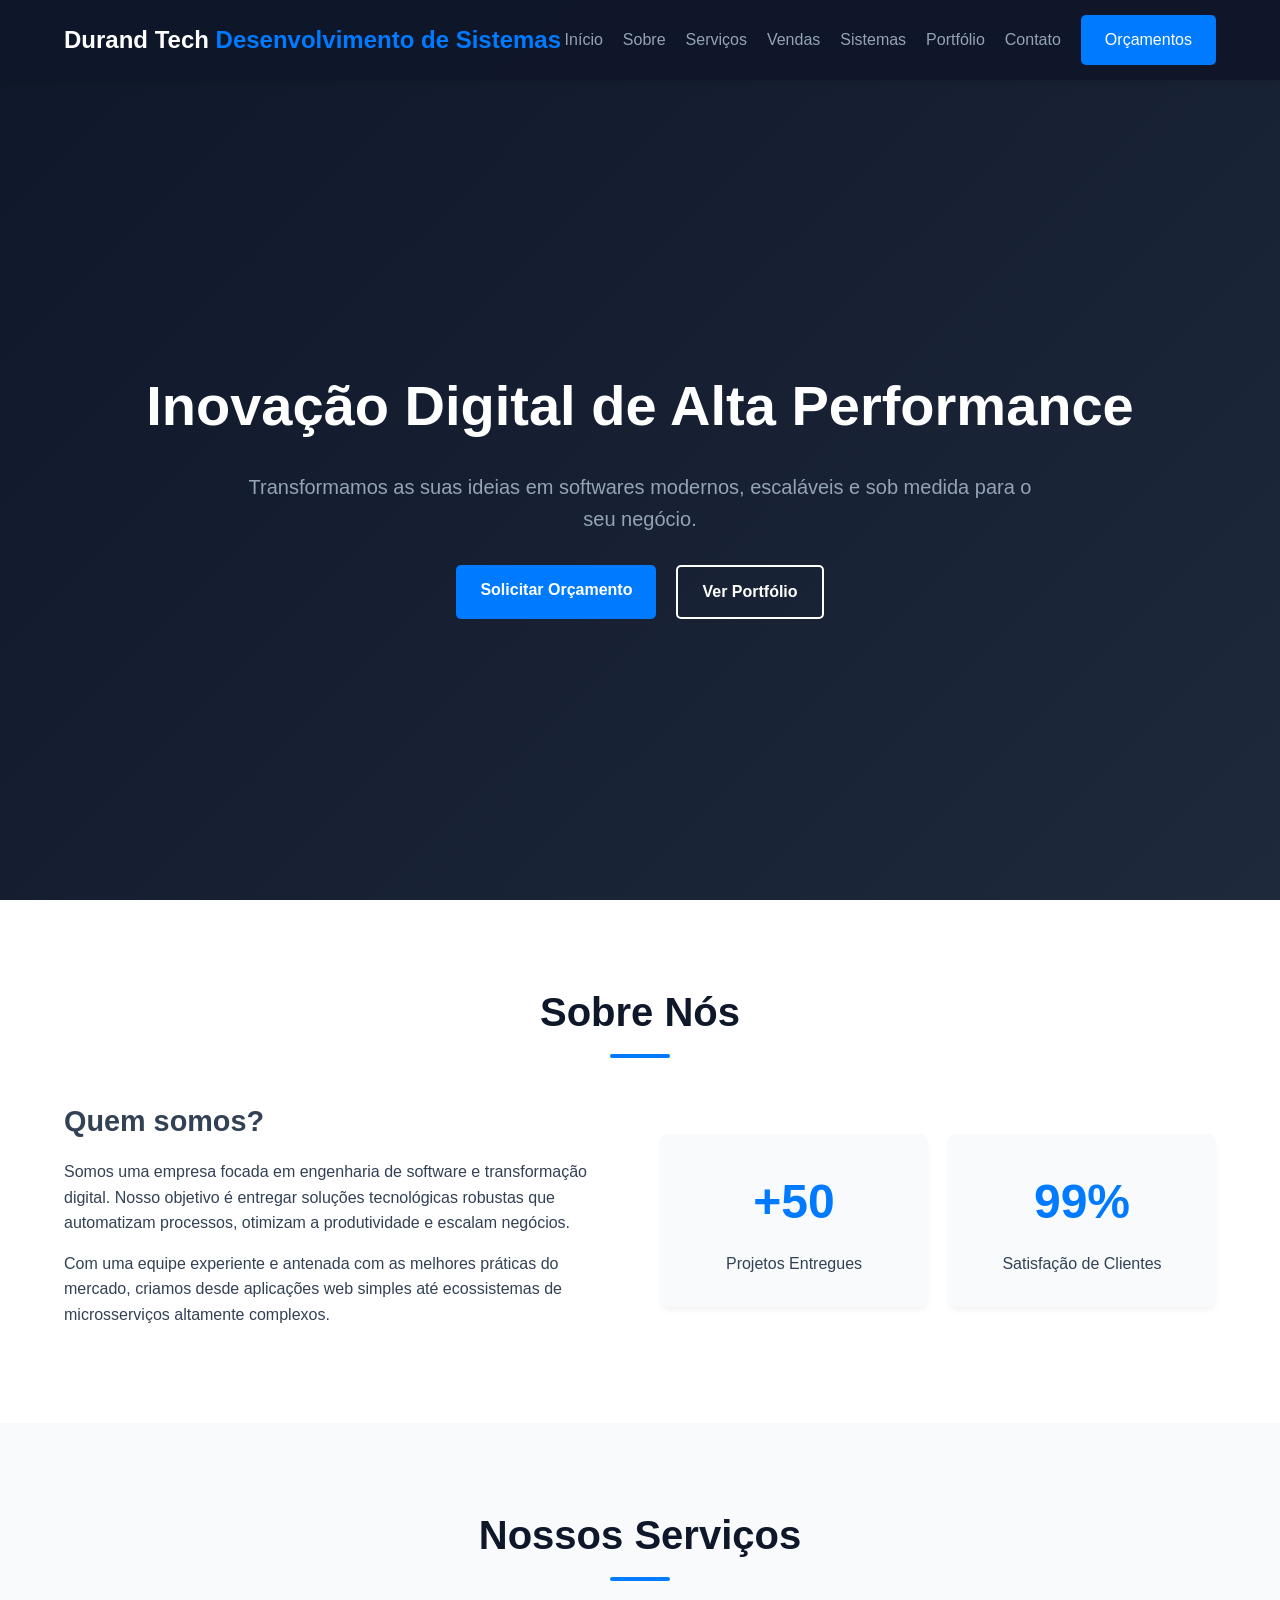
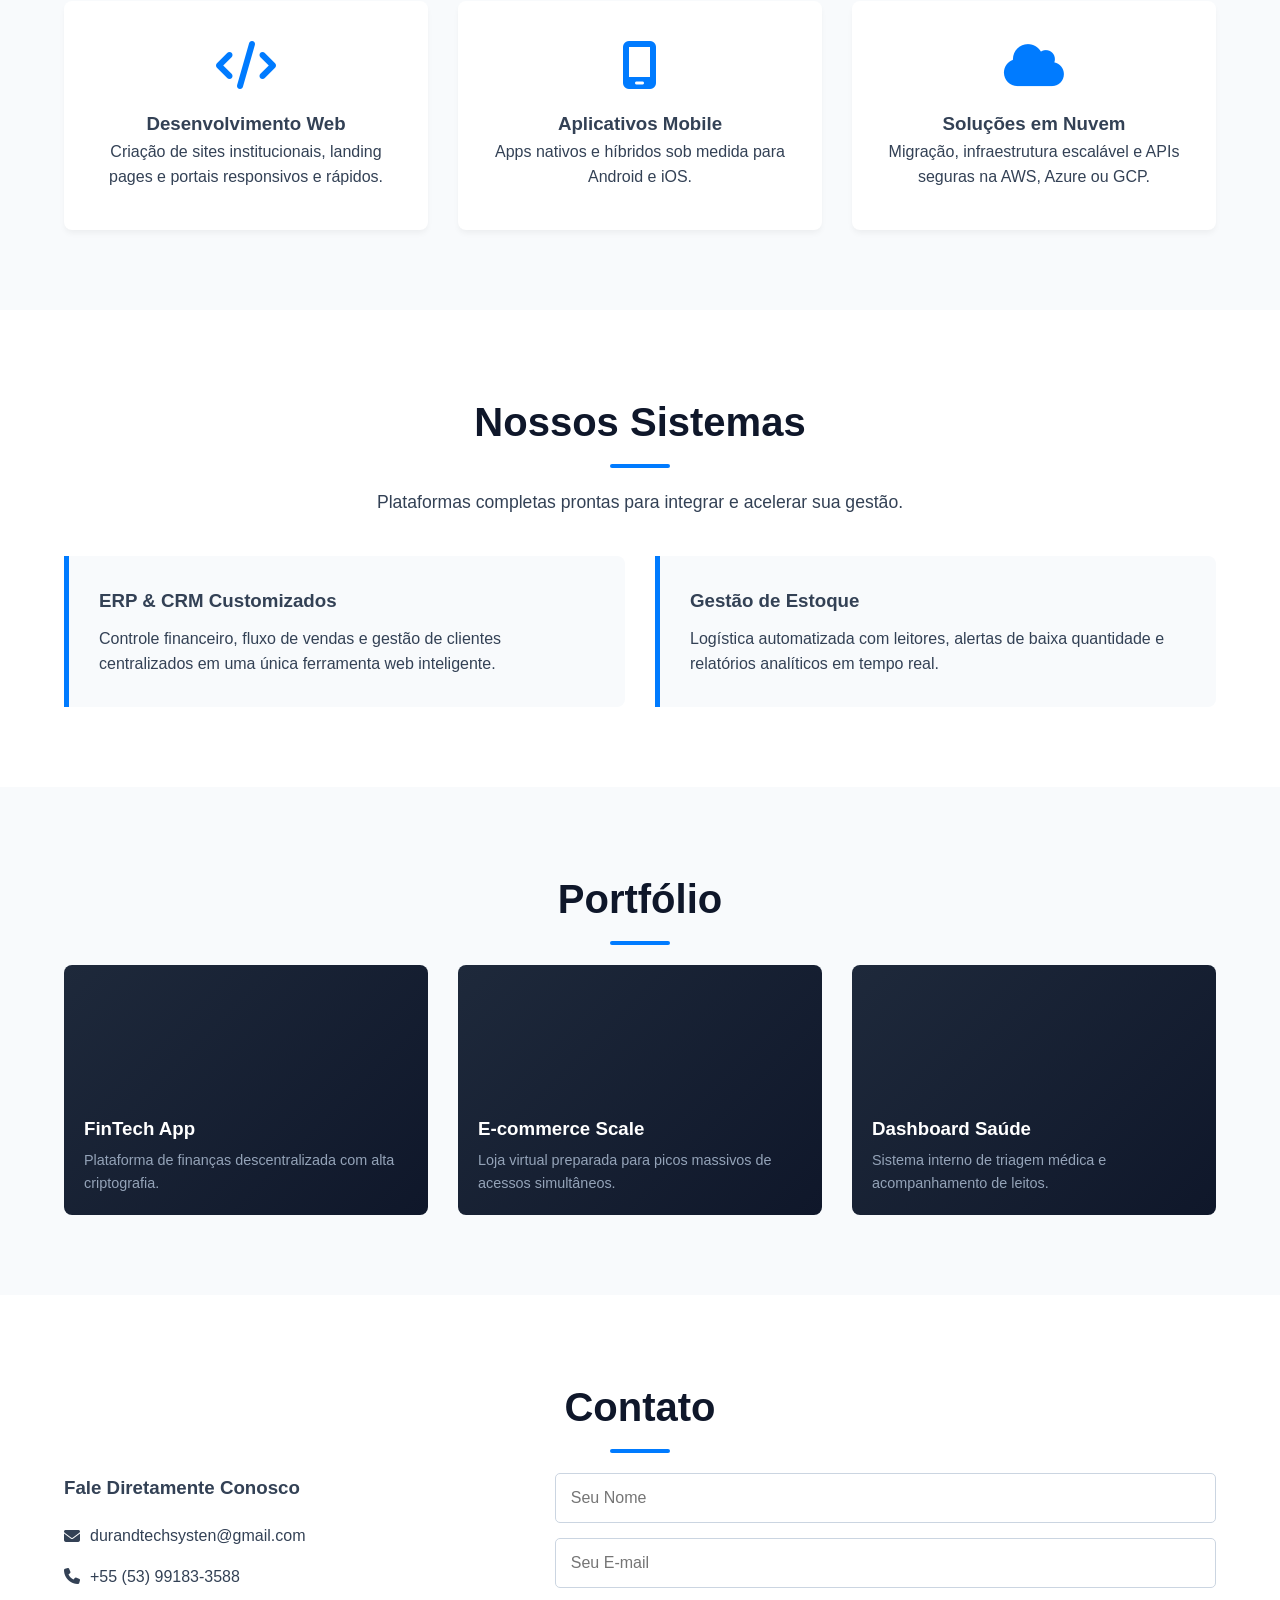
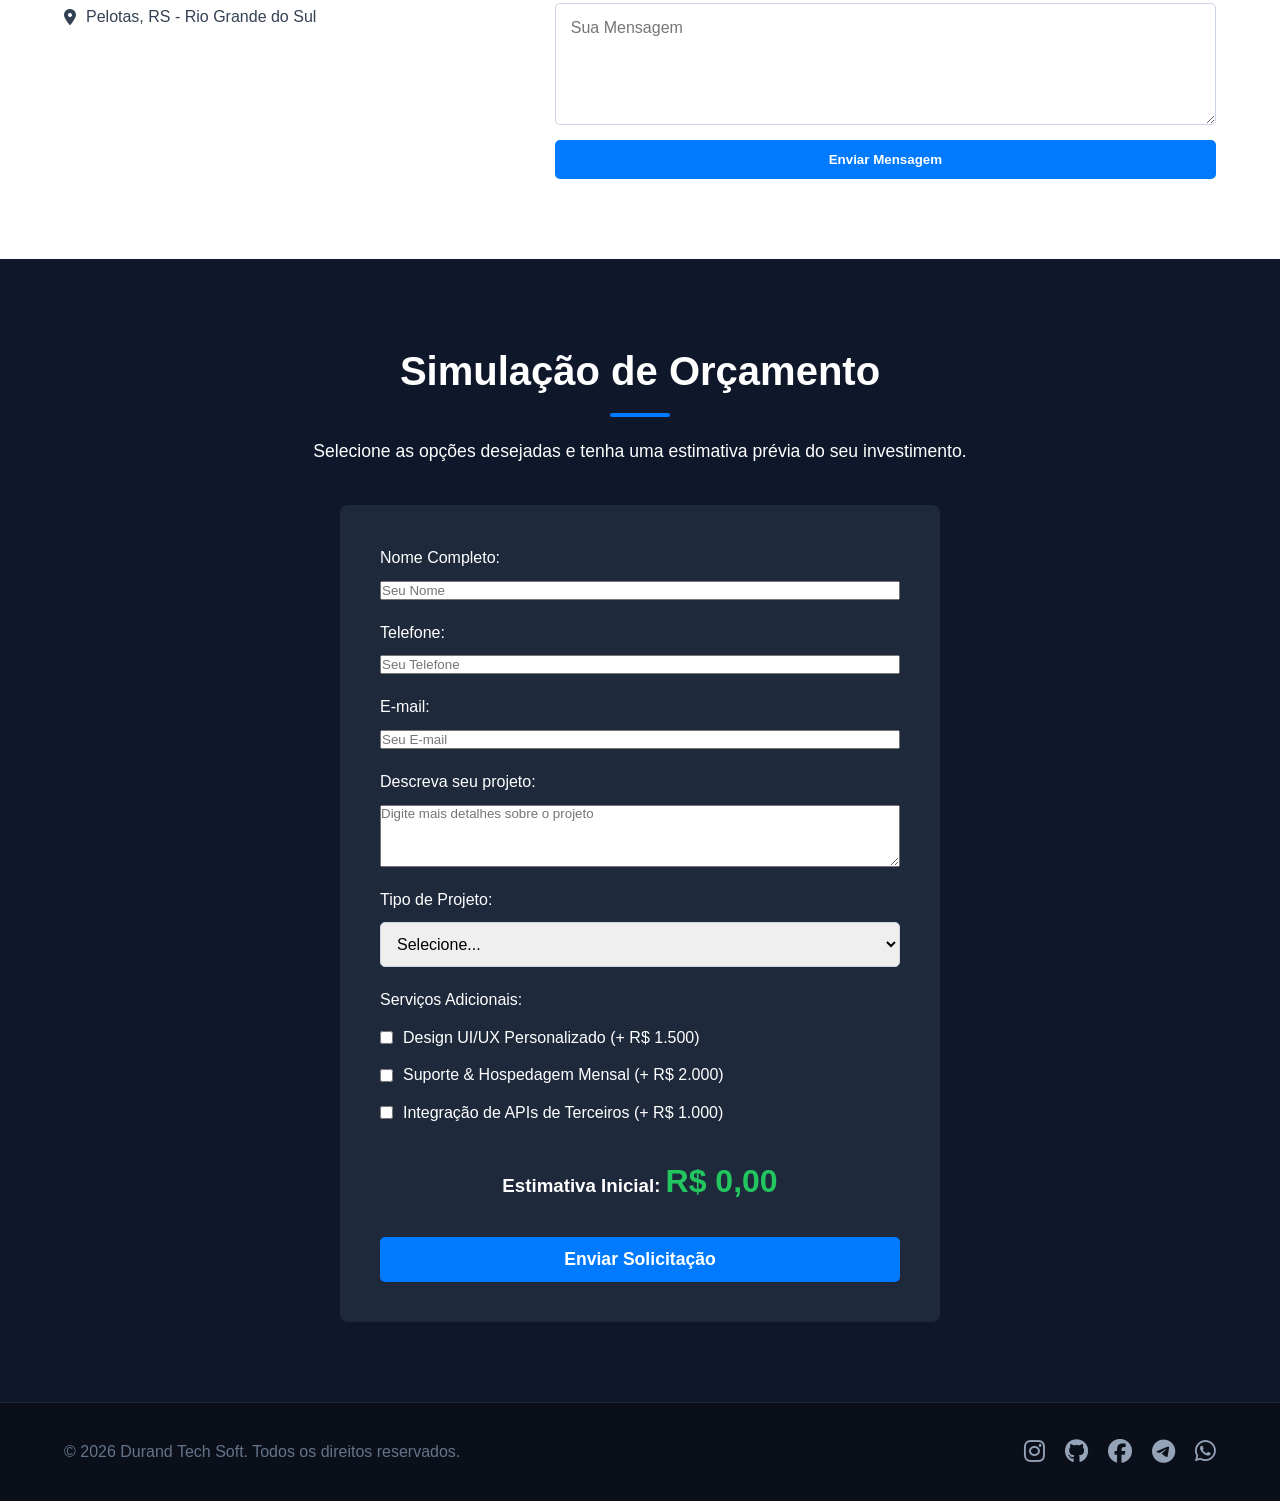
==== commit ceb9b721: "Add files via upload" ====
--- a/index.html
+++ b/index.html
@@ -21,6 +21,7 @@
                     <li><a href="#inicio">Início</a></li>
                     <li><a href="#sobre">Sobre</a></li>
                     <li><a href="#servicos">Serviços</a></li>
+                    <li><a href="vendas.html">Vendas</a></li>
                     <li><a href="#sistemas">Sistemas</a></li>
                     <li><a href="#portfolio">Portfólio</a></li>
                     <li><a href="#contato">Contato</a></li>
@@ -89,7 +90,7 @@
         </div>
     </section>
 
-    <!-- Seção 4: Sistemas -->
+    <!-- Seção 5: Sistemas -->
     <section id="sistemas" class="section-padding">
         <div class="container">
             <h2 class="section-title">Nossos Sistemas</h2>
@@ -145,10 +146,10 @@
                     <p><i class="fa-solid fa-phone"></i> +55 (53) 99183-3588</p>
                     <p><i class="fa-solid fa-location-dot"></i> Pelotas, RS - Rio Grande do Sul</p>
                 </div>
-                <form class="contact-form">
-                    <input type="text" placeholder="Seu Nome" required>
-                    <input type="email" placeholder="Seu E-mail" required>
-                    <textarea placeholder="Sua Mensagem" rows="5" required></textarea>
+                <form class="contact-form" id="form-contato">
+                    <input type="text" id="contato-nome" placeholder="Seu Nome" required>
+                    <input type="email" id="contato-email" placeholder="Seu E-mail" required>
+                    <textarea id="contato-mensagem" placeholder="Sua Mensagem" rows="5" required></textarea>
                     <button type="submit" class="btn-primary">Enviar Mensagem</button>
                 </form>
             </div>
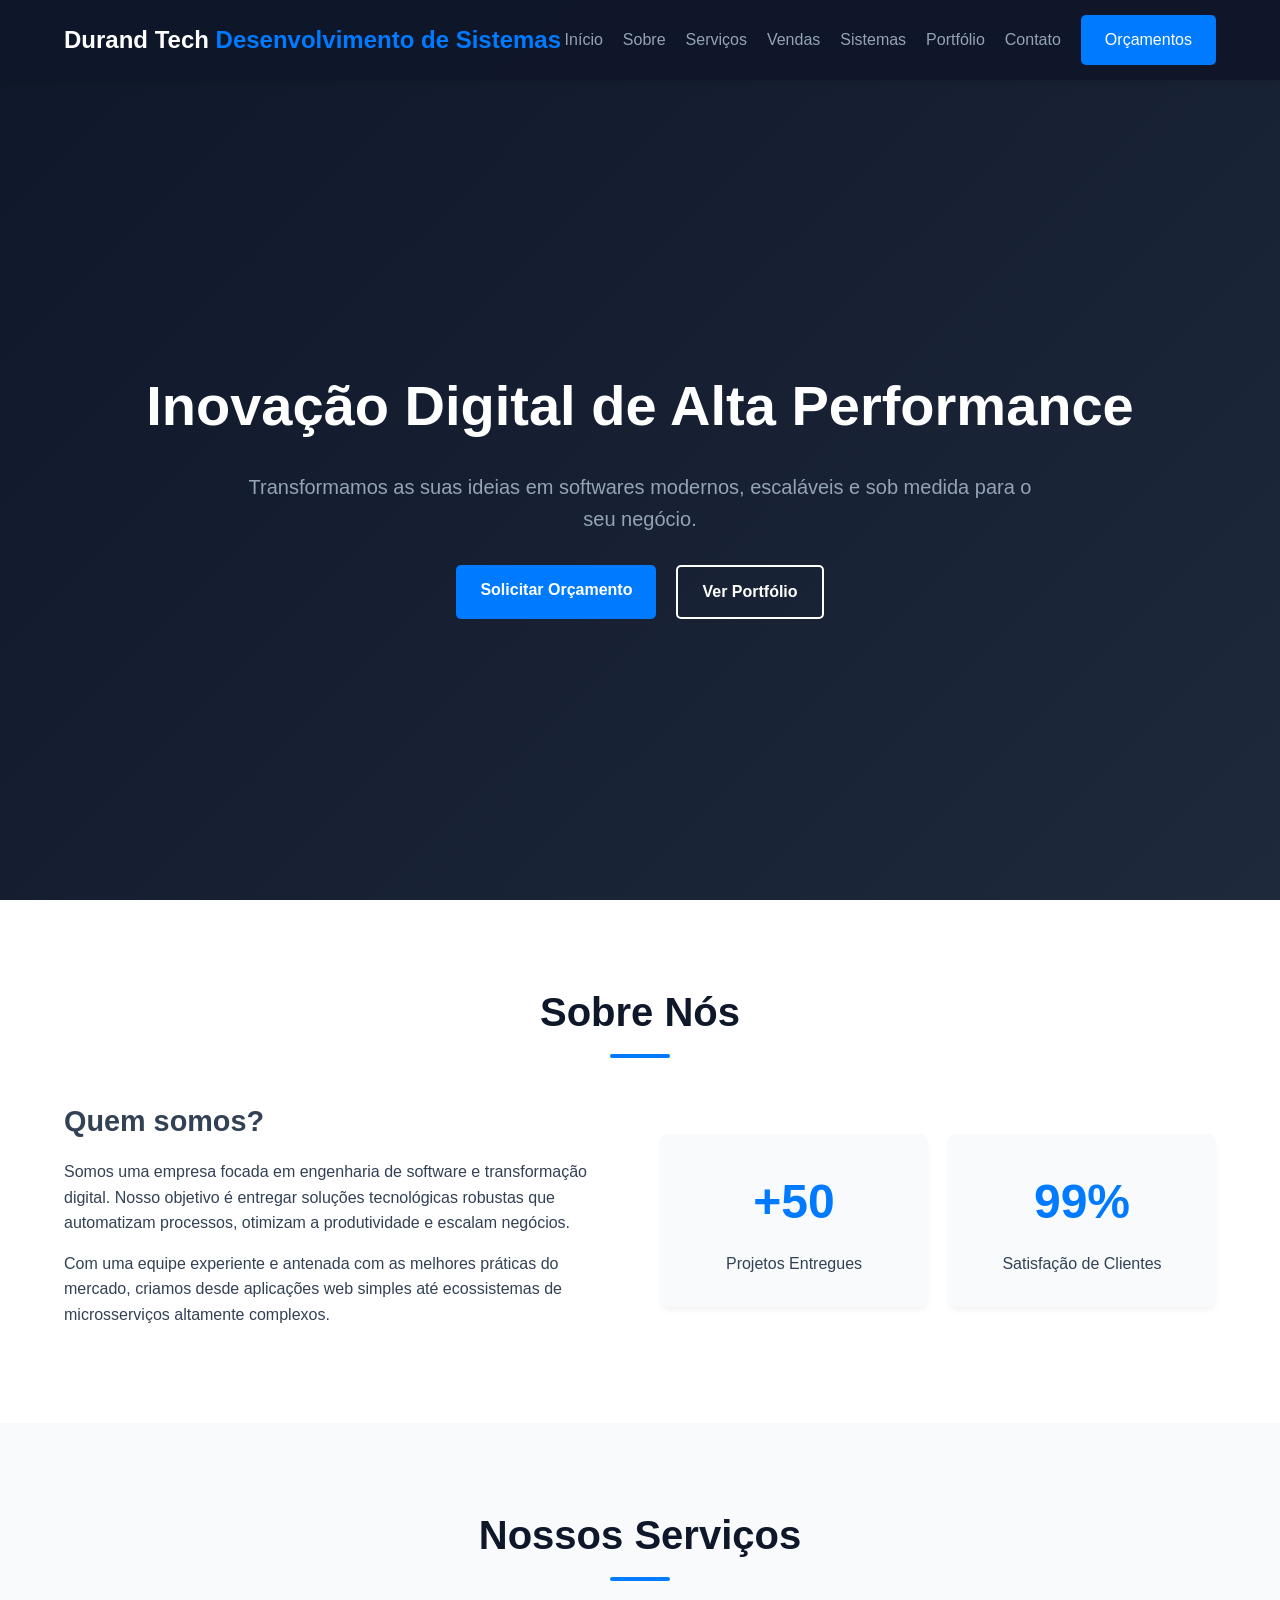
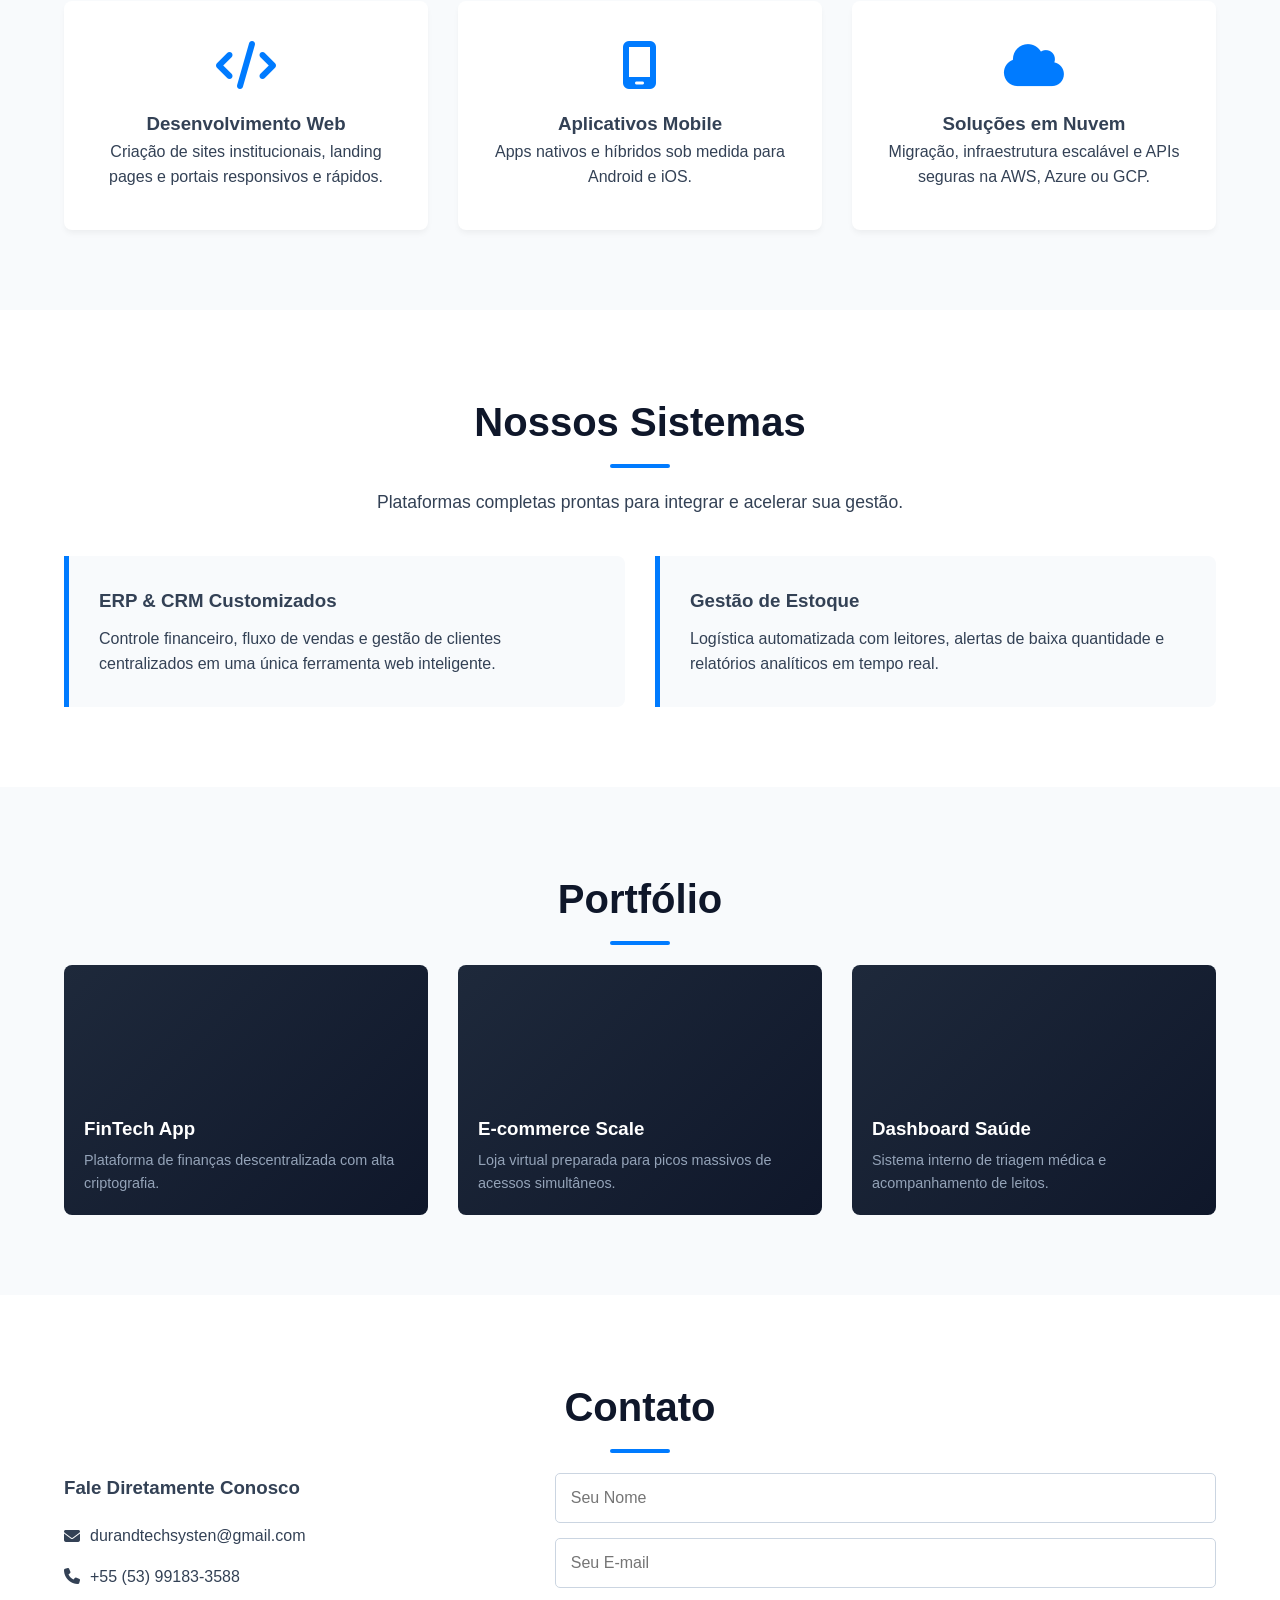
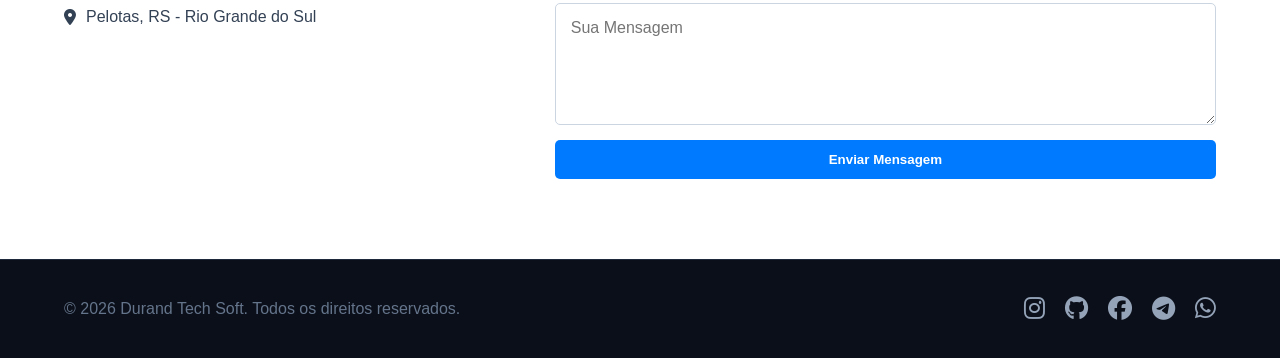
==== commit f5cf20b5: "Add files via upload" ====
--- a/index.html
+++ b/index.html
@@ -25,7 +25,7 @@
                     <li><a href="#sistemas">Sistemas</a></li>
                     <li><a href="#portfolio">Portfólio</a></li>
                     <li><a href="#contato">Contato</a></li>
-                    <li><a href="#orcamentos" class="btn-highlight">Orçamentos</a></li>
+                    <li><a href="orcamentos.html" class="btn-highlight">Orçamentos</a></li>
                 </ul>
             </nav>
         </div>
@@ -37,7 +37,7 @@
             <h1>Inovação Digital de Alta Performance</h1>
             <p>Transformamos as suas ideias em softwares modernos, escaláveis e sob medida para o seu negócio.</p>
             <div class="hero-buttons">
-                <a href="#orcamentos" class="btn-primary">Solicitar Orçamento</a>
+                <a href="orcamentos.html" class="btn-primary">Solicitar Orçamento</a>
                 <a href="#portfolio" class="btn-secondary">Ver Portfólio</a>
             </div>
         </div>
@@ -156,54 +156,6 @@
         </div>
     </section>
 
-    <!-- Seção 7: Orçamentos -->
-    <section id="orcamentos" class="section-padding bg-dark text-light">
-        <div class="container">
-            <h2 class="section-title">Simulação de Orçamento</h2>
-            <p class="section-subtitle">Selecione as opções desejadas e tenha uma estimativa prévia do seu investimento.</p>
-            <div class="budget-box">
-                <form id="form-orcamento">
-                    <div class="form-group">
-                        <label for="nome">Nome Completo:</label>
-                        <input type="text" id="nome" placeholder="Seu Nome" required>
-                    </div>
-                    <div class="form-group">
-                        <label for="telefone">Telefone:</label>
-                        <input type="tel" id="telefone" placeholder="Seu Telefone" required>
-                    </div>
-                    <div class="form-group">
-                        <label for="email">E-mail:</label>
-                        <input type="email" id="email" placeholder="Seu E-mail" required>
-                    </div>
-                    <div class="form-group">
-                        <label for="descricao">Descreva seu projeto:</label>
-                        <textarea id="descricao" rows="4" placeholder="Digite mais detalhes sobre o projeto" required></textarea>
-                    </div>
-                    <div class="form-group">
-                        <label for="tipo-projeto">Tipo de Projeto:</label>
-                        <select id="tipo-projeto" required>
-                            <option value="0">Selecione...</option>
-                            <option value="3000">Website Institucional (R$ 3.000,00+)</option>
-                            <option value="7000">E-commerce / Loja Virtual (R$ 7.000,00+)</option>
-                            <option value="12000">Sistema Web / SaaS Personalizado (R$ 12.000,00+)</option>
-                            <option value="15000">Aplicativo Mobile Completo (R$ 15.000,00+)</option>
-                        </select>
-                    </div>
-                    <div class="form-group checkbox-group">
-                        <p>Serviços Adicionais:</p>
-                        <label><input type="checkbox" class="adicional" value="1500"> Design UI/UX Personalizado (+ R$ 1.500)</label>
-                        <label><input type="checkbox" class="adicional" value="2000"> Suporte & Hospedagem Mensal (+ R$ 2.000)</label>
-                        <label><input type="checkbox" class="adicional" value="1000"> Integração de APIs de Terceiros (+ R$ 1.000)</label>
-                    </div>
-                    <div class="budget-result">
-                        <h3>Estimativa Inicial: <span id="valor-total">R$ 0,00</span></h3>
-                    </div>
-                    <button type="submit" id="btn-fechar-orcamento" class="btn-primary">Enviar Solicitação</button>
-                </form>
-            </div>
-        </div>
-    </section>
-
     <!-- Rodapé & Redes Sociais -->
     <footer>
         <div class="container footer-content">
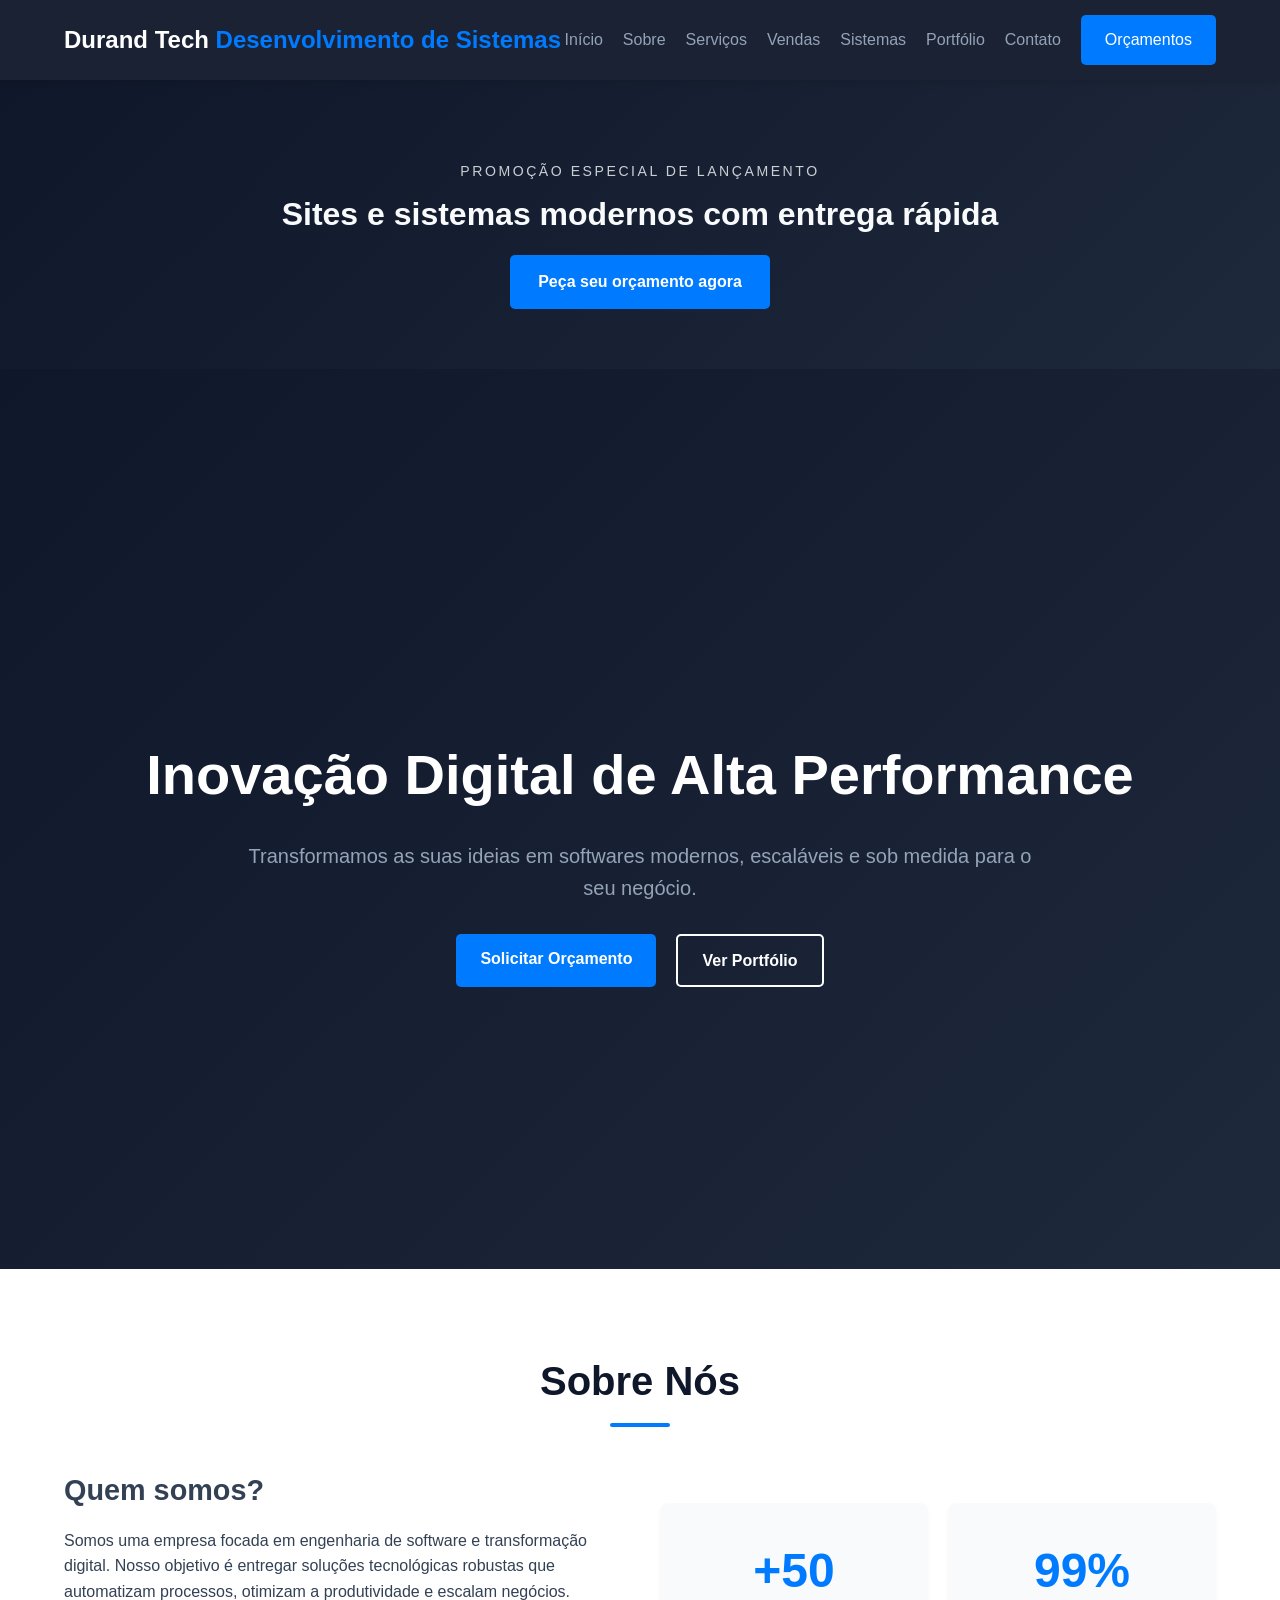
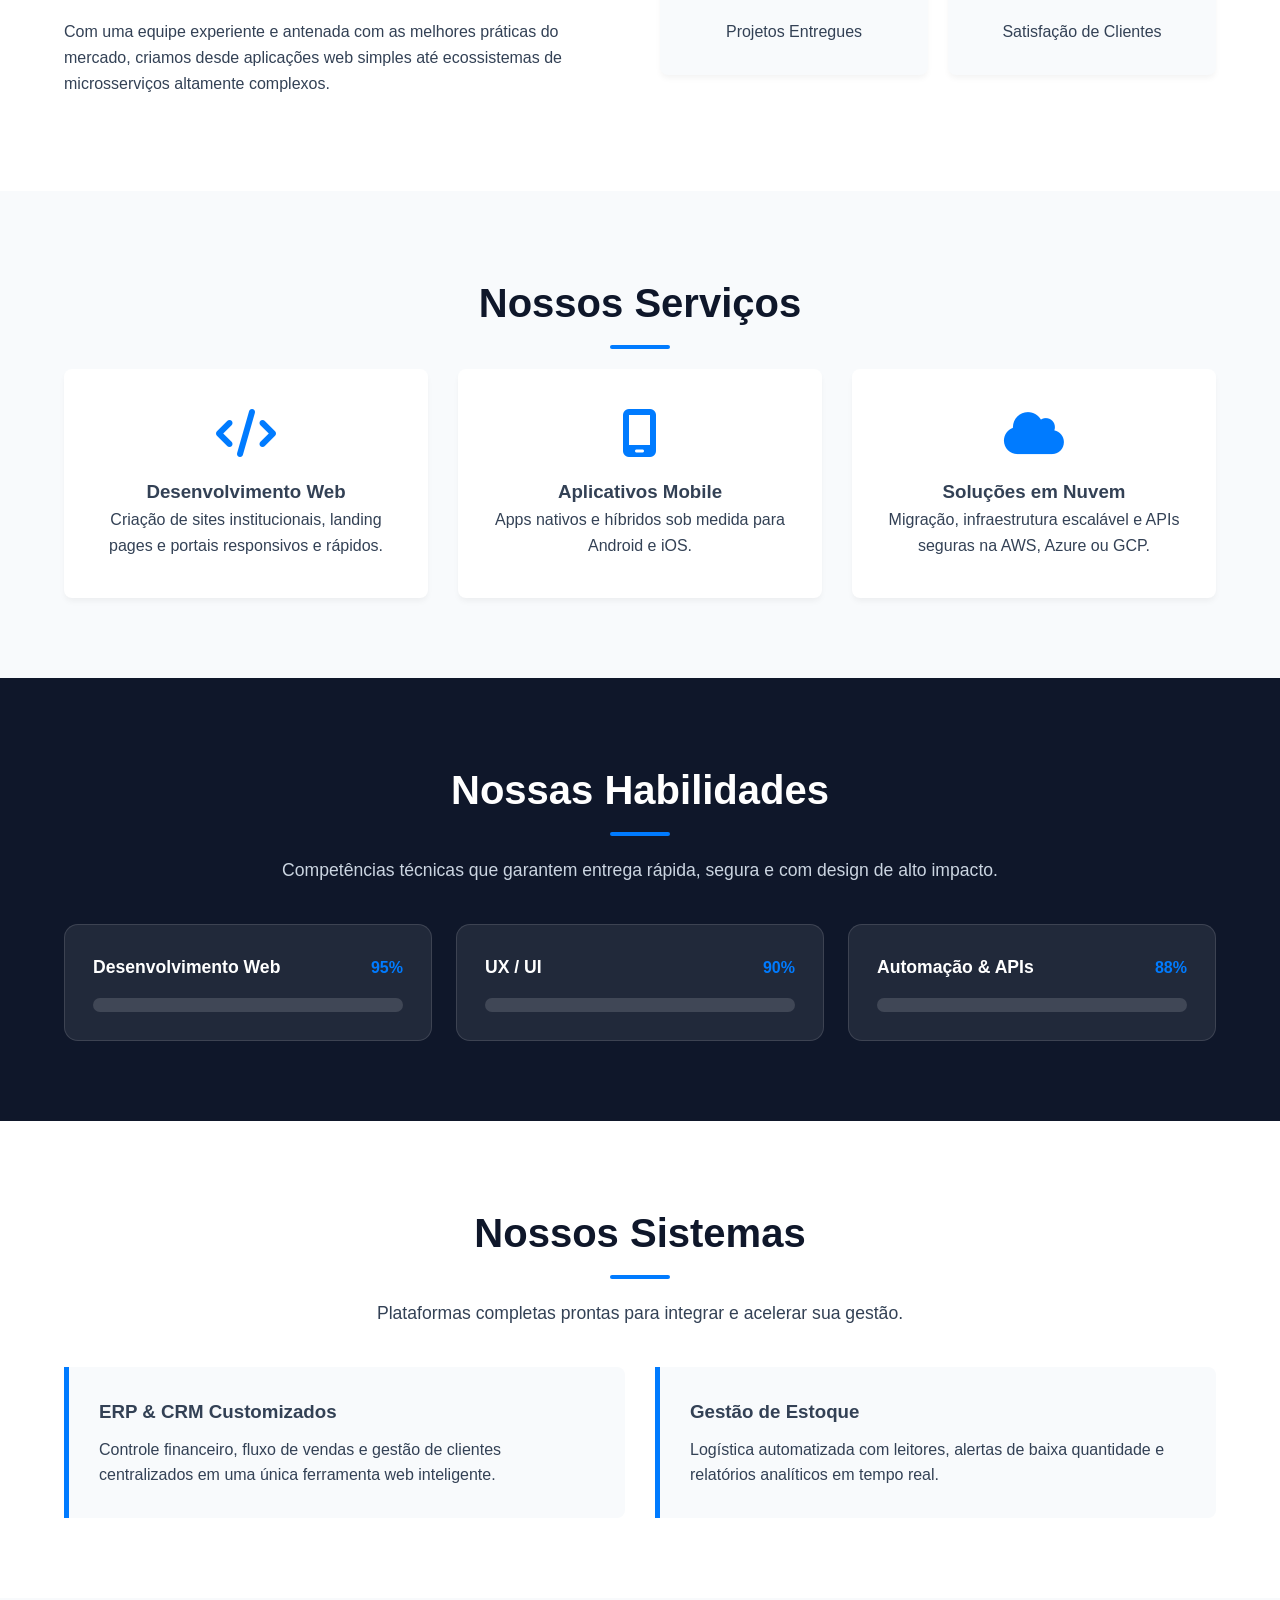
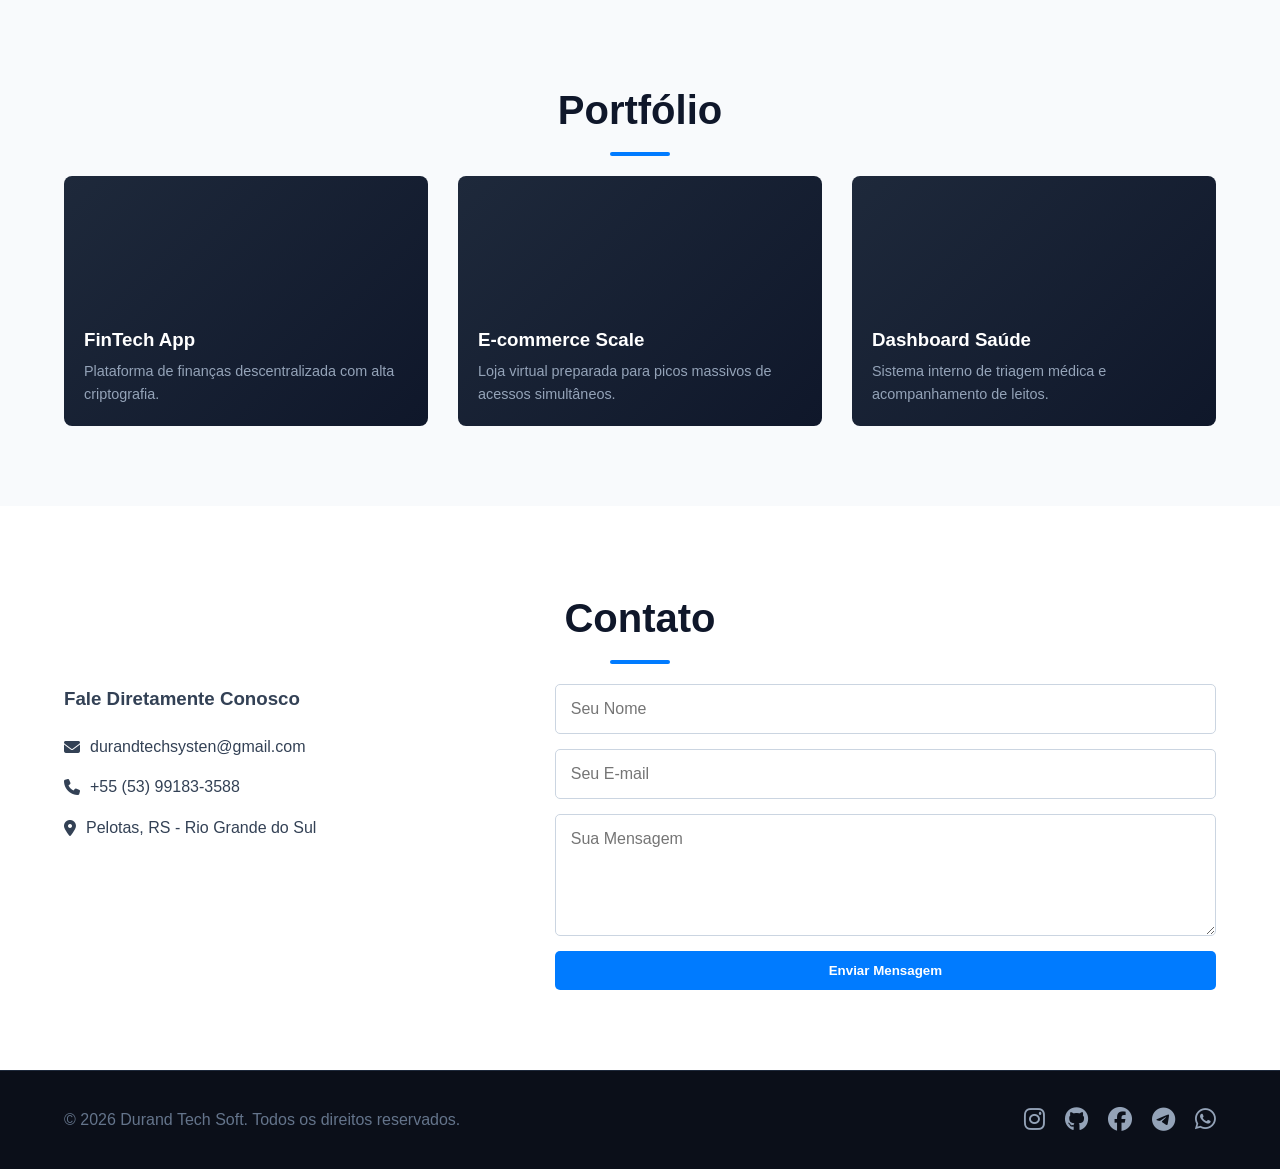
==== commit cd17e455: "Add files via upload" ====
--- a/index.html
+++ b/index.html
@@ -3,7 +3,7 @@
 <head>
     <meta charset="UTF-8">
     <meta name="viewport" content="width=device-width, initial-scale=1.0">
-    <title>Otávio Renan - Durand Tech | Desenvolvimento de Sistemas</title>
+    <title> Durand Tech System| Desenvolvimento de Sistemas</title>
     <link rel="stylesheet" href="style.css">
     <!-- Ícones FontAwesome para Redes Sociais -->
     <link rel="stylesheet" href="https://cdnjs.cloudflare.com/ajax/libs/font-awesome/6.4.0/css/all.min.css">
@@ -21,7 +21,7 @@
                     <li><a href="#inicio">Início</a></li>
                     <li><a href="#sobre">Sobre</a></li>
                     <li><a href="#servicos">Serviços</a></li>
-                    <li><a href="vendas.html">Vendas</a></li>
+                    <li><a href="vendas.html" target="_blank">Vendas</a></li>                    
                     <li><a href="#sistemas">Sistemas</a></li>
                     <li><a href="#portfolio">Portfólio</a></li>
                     <li><a href="#contato">Contato</a></li>
@@ -30,6 +30,15 @@
             </nav>
         </div>
     </header>
+
+    <!-- Banner entre cabeçalho e início -->
+    <section class="homepage-banner">
+        <div class="container banner-inner">
+            <p class="banner-note">Promoção especial de lançamento</p>
+            <h2>Sites e sistemas modernos com entrega rápida</h2>
+            <a href="orcamentos.html" class="btn-primary">Peça seu orçamento agora</a>
+        </div>
+    </section>
 
     <!-- Seção 1: Início -->
     <section id="inicio" class="hero-section">
@@ -85,6 +94,43 @@
                     <i class="fa-solid fa-cloud icon-service"></i>
                     <h3>Soluções em Nuvem</h3>
                     <p>Migração, infraestrutura escalável e APIs seguras na AWS, Azure ou GCP.</p>
+                </div>
+            </div>
+        </div>
+    </section>
+
+    <!-- Seção 4: Habilidades -->
+    <section id="habilidades" class="section-padding bg-dark text-light">
+        <div class="container">
+            <h2 class="section-title">Nossas Habilidades</h2>
+            <p class="section-subtitle">Competências técnicas que garantem entrega rápida, segura e com design de alto impacto.</p>
+            <div class="skills-grid">
+                <div class="skill-card">
+                    <div class="skill-header">
+                        <h3>Desenvolvimento Web</h3>
+                        <span>95%</span>
+                    </div>
+                    <div class="skill-bar">
+                        <div class="skill-progress" data-progress="95"></div>
+                    </div>
+                </div>
+                <div class="skill-card">
+                    <div class="skill-header">
+                        <h3>UX / UI</h3>
+                        <span>90%</span>
+                    </div>
+                    <div class="skill-bar">
+                        <div class="skill-progress" data-progress="90"></div>
+                    </div>
+                </div>
+                <div class="skill-card">
+                    <div class="skill-header">
+                        <h3>Automação & APIs</h3>
+                        <span>88%</span>
+                    </div>
+                    <div class="skill-bar">
+                        <div class="skill-progress" data-progress="88"></div>
+                    </div>
                 </div>
             </div>
         </div>
--- a/style.css
+++ b/style.css
@@ -40,6 +40,38 @@
 
 .bg-dark {
     background-color: var(--dark-bg);
+}
+
+.sales-grid {
+    display: grid;
+    grid-template-columns: repeat(auto-fit, minmax(280px, 1fr));
+    gap: 30px;
+}
+
+.sales-grid .card {
+    padding: 30px;
+    border-radius: 16px;
+    box-shadow: 0 18px 45px rgba(15, 23, 42, 0.08);
+    background: #ffffff;
+    min-height: 220px;
+    display: flex;
+    flex-direction: column;
+    justify-content: space-between;
+}
+
+.sales-grid .card p {
+    margin-top: 1.5rem;
+    color: #4b5563;
+    line-height: 1.7;
+}
+
+.sales-grid .card a {
+    display: inline-flex;
+    justify-content: center;
+    align-items: center;
+    width: 100%;
+    border-radius: 20px;
+    text-decoration: none;
 }
 
 .text-light {
@@ -122,6 +154,48 @@
     padding: 15px 0;
 }
 
+.homepage-banner {
+    background: linear-gradient(135deg, #0f172a 0%, #1e293b 100%);
+    color: #f8fafc;
+    padding: 80px 0 60px;
+    text-align: center;
+    margin-top: 80px;
+    position: relative;
+    z-index: 1;
+}
+
+.banner-inner {
+    max-width: 1100px;
+    margin: 0 auto;
+}
+
+.banner-note {
+    font-size: 0.88rem;
+    text-transform: uppercase;
+    letter-spacing: 0.18em;
+    opacity: 0.8;
+    margin-bottom: 12px;
+}
+
+.homepage-banner h2 {
+    font-size: 2rem;
+    margin-bottom: 22px;
+    line-height: 1.2;
+}
+
+.homepage-banner .btn-primary {
+    padding: 14px 28px;
+}
+
+@media (max-width: 768px) {
+    .homepage-banner {
+        padding: 26px 0;
+    }
+    .homepage-banner h2 {
+        font-size: 1.7rem;
+    }
+}
+
 header .container {
     display: flex;
     justify-content: space-between;
@@ -256,6 +330,55 @@
     font-size: 3rem;
     color: var(--primary-color);
     margin-bottom: 20px;
+}
+
+.skills-grid {
+    display: grid;
+    grid-template-columns: repeat(auto-fit, minmax(260px, 1fr));
+    gap: 24px;
+    margin-top: 40px;
+}
+
+.skill-card {
+    background-color: rgba(255, 255, 255, 0.08);
+    padding: 28px;
+    border-radius: 14px;
+    border: 1px solid rgba(255, 255, 255, 0.12);
+}
+
+.skill-header {
+    display: flex;
+    justify-content: space-between;
+    align-items: center;
+    margin-bottom: 16px;
+}
+
+.skill-header h3 {
+    font-size: 1.1rem;
+}
+
+.skill-header span {
+    font-weight: 700;
+    color: var(--primary-color);
+}
+
+.skill-bar {
+    height: 14px;
+    border-radius: 999px;
+    background-color: rgba(255, 255, 255, 0.14);
+    overflow: hidden;
+}
+
+.skill-progress {
+    width: 0;
+    height: 100%;
+    background: linear-gradient(90deg, var(--primary-color), #22d3ee);
+    border-radius: 999px;
+    transition: width 1.1s ease;
+}
+
+.bg-dark .section-subtitle {
+    color: #cbd5e1;
 }
 
 /* --- Sistemas --- */
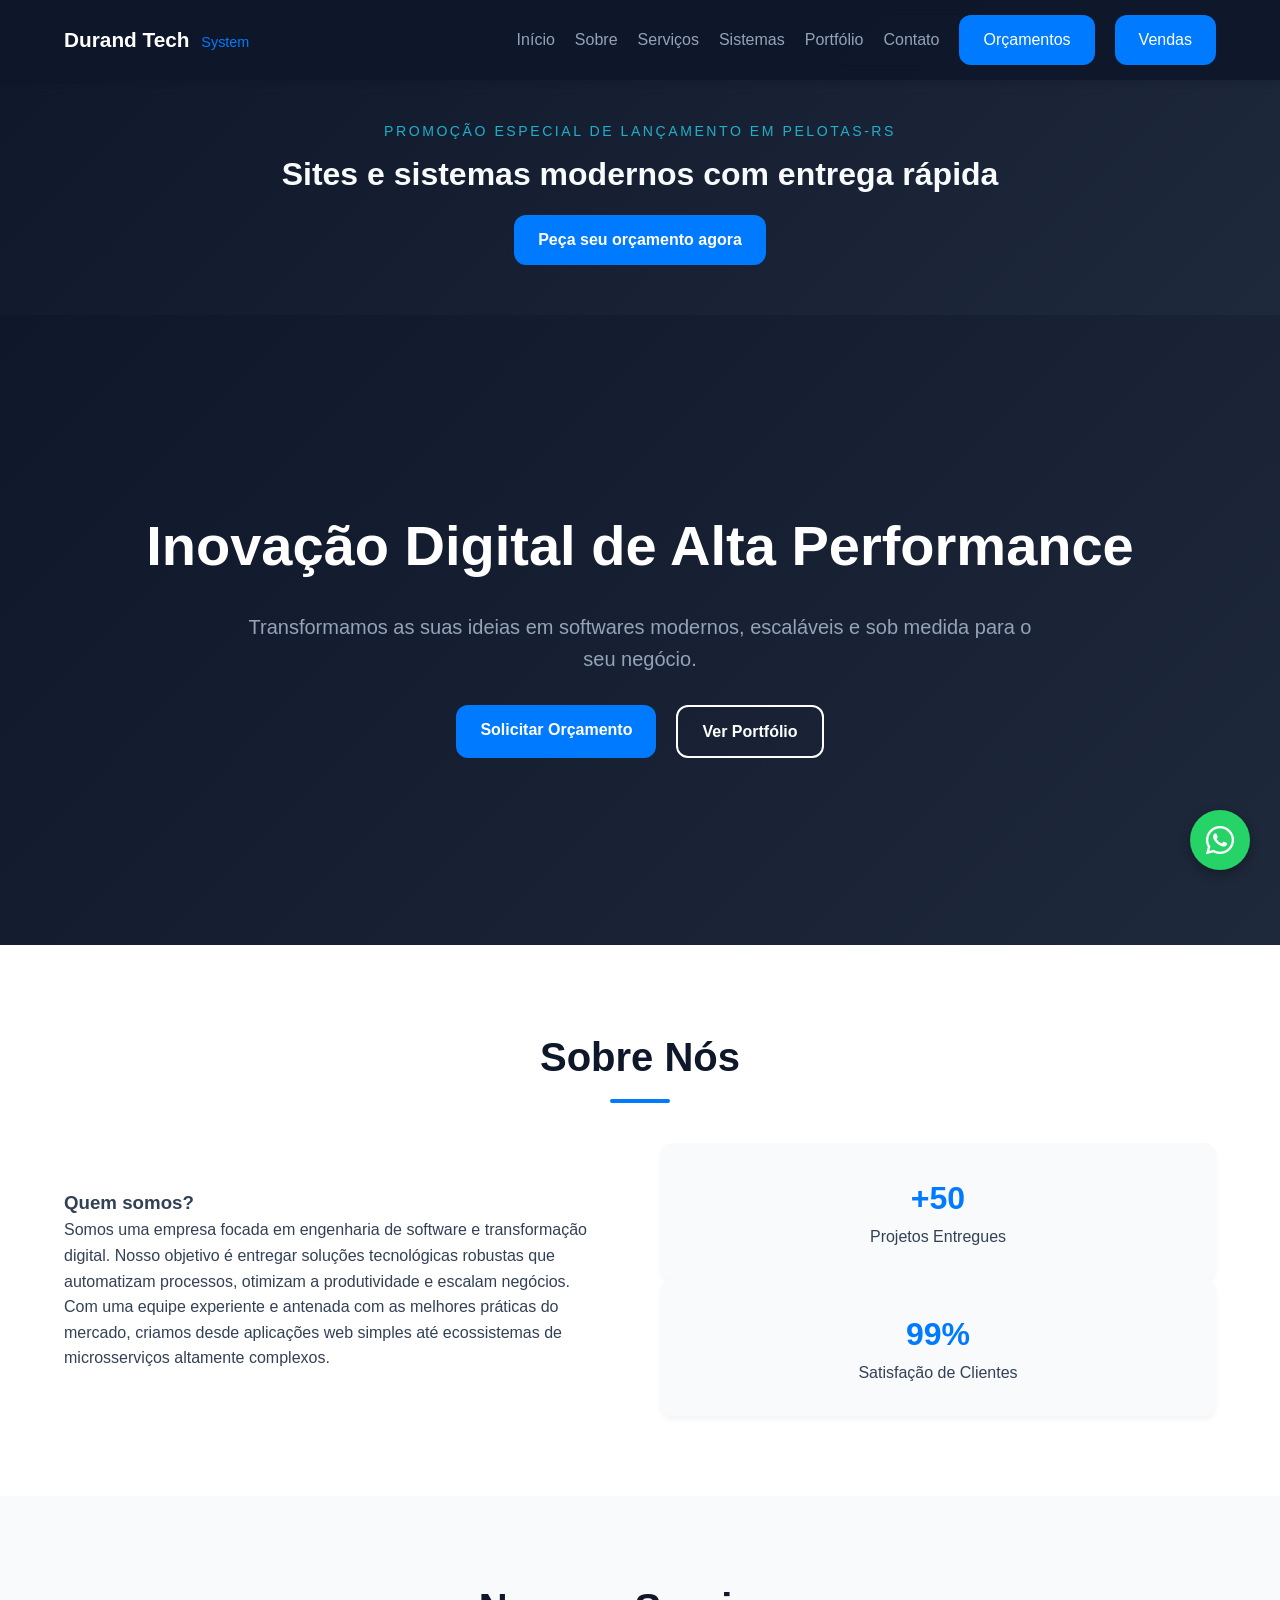
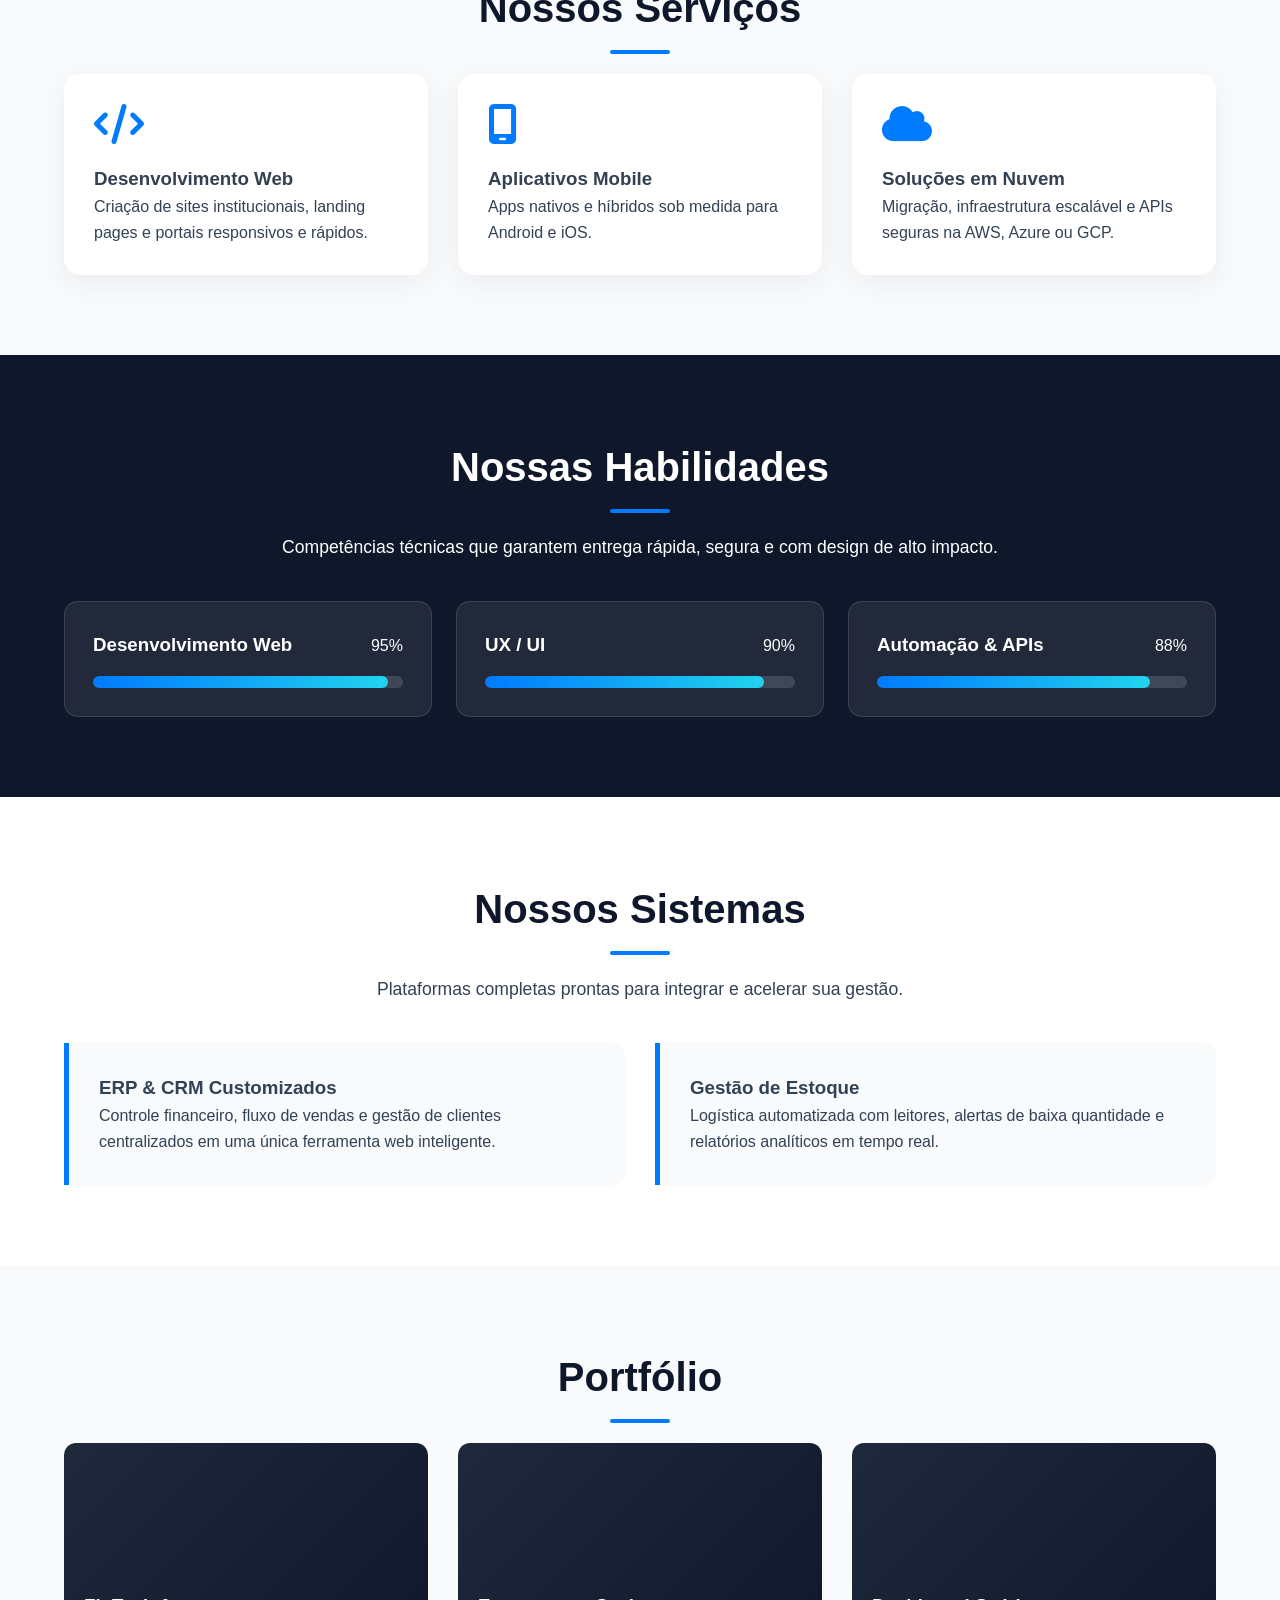
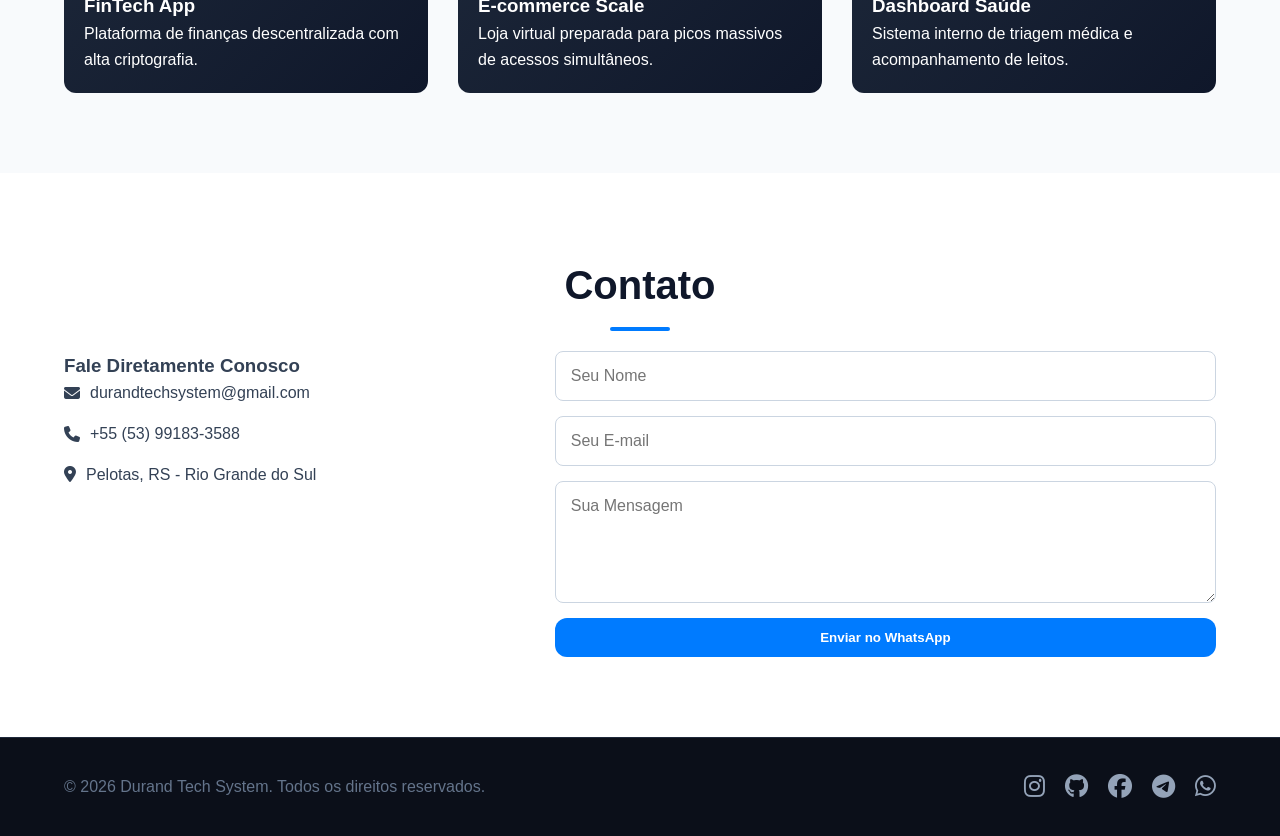
==== commit de0c45c6: "Add files via upload" ====
--- a/index.html
+++ b/index.html
@@ -1,222 +1,156 @@
-<!DOCTYPE html>
-<html lang="pt-BR">
-<head>
-    <meta charset="UTF-8">
-    <meta name="viewport" content="width=device-width, initial-scale=1.0">
-    <title> Durand Tech System| Desenvolvimento de Sistemas</title>
-    <link rel="stylesheet" href="style.css">
-    <!-- Ícones FontAwesome para Redes Sociais -->
-    <link rel="stylesheet" href="https://cdnjs.cloudflare.com/ajax/libs/font-awesome/6.4.0/css/all.min.css">
-</head>
-<body>
-
-    <!-- Cabeçalho e Navegação -->
-    <header id="header">
-        <div class="container">
-            <div class="logo">
-                <h2>Durand Tech <span>Desenvolvimento de Sistemas</span></h2>
-            </div>
-            <nav>
-                <ul class="nav-links">
-                    <li><a href="#inicio">Início</a></li>
-                    <li><a href="#sobre">Sobre</a></li>
-                    <li><a href="#servicos">Serviços</a></li>
-                    <li><a href="vendas.html" target="_blank">Vendas</a></li>                    
-                    <li><a href="#sistemas">Sistemas</a></li>
-                    <li><a href="#portfolio">Portfólio</a></li>
-                    <li><a href="#contato">Contato</a></li>
-                    <li><a href="orcamentos.html" class="btn-highlight">Orçamentos</a></li>
-                </ul>
-            </nav>
-        </div>
-    </header>
-
-    <!-- Banner entre cabeçalho e início -->
-    <section class="homepage-banner">
-        <div class="container banner-inner">
-            <p class="banner-note">Promoção especial de lançamento</p>
-            <h2>Sites e sistemas modernos com entrega rápida</h2>
-            <a href="orcamentos.html" class="btn-primary">Peça seu orçamento agora</a>
-        </div>
-    </section>
-
-    <!-- Seção 1: Início -->
-    <section id="inicio" class="hero-section">
-        <div class="container hero-content">
-            <h1>Inovação Digital de Alta Performance</h1>
-            <p>Transformamos as suas ideias em softwares modernos, escaláveis e sob medida para o seu negócio.</p>
-            <div class="hero-buttons">
-                <a href="orcamentos.html" class="btn-primary">Solicitar Orçamento</a>
-                <a href="#portfolio" class="btn-secondary">Ver Portfólio</a>
-            </div>
-        </div>
-    </section>
-    <!-- Seção 2: Sobre -->
-    <section id="sobre" class="section-padding">
-        <div class="container">
-            <h2 class="section-title">Sobre Nós</h2>
-            <div class="about-grid">
-                <div class="about-text">
-                    <h3>Quem somos?</h3>
-                    <p>Somos uma empresa focada em engenharia de software e transformação digital. Nosso objetivo é entregar soluções tecnológicas robustas que automatizam processos, otimizam a produtividade e escalam negócios.</p>
-                    <p>Com uma equipe experiente e antenada com as melhores práticas do mercado, criamos desde aplicações web simples até ecossistemas de microsserviços altamente complexos.</p>
-                </div>
-                <div class="about-stats">
-                    <div class="stat-card">
-                        <h4>+50</h4>
-                        <p>Projetos Entregues</p>
-                    </div>
-                    <div class="stat-card">
-                        <h4>99%</h4>
-                        <p>Satisfação de Clientes</p>
-                    </div>
-                </div>
-            </div>
-        </div>
-    </section>
-
-    <!-- Seção 3: Serviços -->
-    <section id="servicos" class="section-padding bg-light">
-        <div class="container">
-            <h2 class="section-title">Nossos Serviços</h2>
-            <div class="grid-services">
-                <div class="card">
-                    <i class="fa-solid fa-code icon-service"></i>
-                    <h3>Desenvolvimento Web</h3>
-                    <p>Criação de sites institucionais, landing pages e portais responsivos e rápidos.</p>
-                </div>
-                <div class="card">
-                    <i class="fa-solid fa-mobile-screen icon-service"></i>
-                    <h3>Aplicativos Mobile</h3>
-                    <p>Apps nativos e híbridos sob medida para Android e iOS.</p>
-                </div>
-                <div class="card">
-                    <i class="fa-solid fa-cloud icon-service"></i>
-                    <h3>Soluções em Nuvem</h3>
-                    <p>Migração, infraestrutura escalável e APIs seguras na AWS, Azure ou GCP.</p>
-                </div>
-            </div>
-        </div>
-    </section>
-
-    <!-- Seção 4: Habilidades -->
-    <section id="habilidades" class="section-padding bg-dark text-light">
-        <div class="container">
-            <h2 class="section-title">Nossas Habilidades</h2>
-            <p class="section-subtitle">Competências técnicas que garantem entrega rápida, segura e com design de alto impacto.</p>
-            <div class="skills-grid">
-                <div class="skill-card">
-                    <div class="skill-header">
-                        <h3>Desenvolvimento Web</h3>
-                        <span>95%</span>
-                    </div>
-                    <div class="skill-bar">
-                        <div class="skill-progress" data-progress="95"></div>
-                    </div>
-                </div>
-                <div class="skill-card">
-                    <div class="skill-header">
-                        <h3>UX / UI</h3>
-                        <span>90%</span>
-                    </div>
-                    <div class="skill-bar">
-                        <div class="skill-progress" data-progress="90"></div>
-                    </div>
-                </div>
-                <div class="skill-card">
-                    <div class="skill-header">
-                        <h3>Automação & APIs</h3>
-                        <span>88%</span>
-                    </div>
-                    <div class="skill-bar">
-                        <div class="skill-progress" data-progress="88"></div>
-                    </div>
-                </div>
-            </div>
-        </div>
-    </section>
-
-    <!-- Seção 5: Sistemas -->
-    <section id="sistemas" class="section-padding">
-        <div class="container">
-            <h2 class="section-title">Nossos Sistemas</h2>
-            <p class="section-subtitle">Plataformas completas prontas para integrar e acelerar sua gestão.</p>
-            <div class="grid-systems">
-                <div class="system-item">
-                    <h3>ERP & CRM Customizados</h3>
-                    <p>Controle financeiro, fluxo de vendas e gestão de clientes centralizados em uma única ferramenta web inteligente.</p>
-                </div>
-                <div class="system-item">
-                    <h3>Gestão de Estoque</h3>
-                    <p>Logística automatizada com leitores, alertas de baixa quantidade e relatórios analíticos em tempo real.</p>
-                </div>
-            </div>
-        </div>
-    </section>
-
-    <!-- Seção 5: Portfólio -->
-    <section id="portfolio" class="section-padding bg-light">
-        <div class="container">
-            <h2 class="section-title">Portfólio</h2>
-            <div class="grid-portfolio">
-                <div class="portfolio-item">
-                    <div class="portfolio-info">
-                        <h3>FinTech App</h3>
-                        <p>Plataforma de finanças descentralizada com alta criptografia.</p>
-                    </div>
-                </div>
-                <div class="portfolio-item">
-                    <div class="portfolio-info">
-                        <h3>E-commerce Scale</h3>
-                        <p>Loja virtual preparada para picos massivos de acessos simultâneos.</p>
-                    </div>
-                </div>
-                <div class="portfolio-item">
-                    <div class="portfolio-info">
-                        <h3>Dashboard Saúde</h3>
-                        <p>Sistema interno de triagem médica e acompanhamento de leitos.</p>
-                    </div>
-                </div>
-            </div>
-        </div>
-    </section>
-
-    <!-- Seção 6: Contato -->
-    <section id="contato" class="section-padding">
-        <div class="container">
-            <h2 class="section-title">Contato</h2>
-            <div class="contact-wrapper">
-                <div class="contact-info">
-                    <h3>Fale Diretamente Conosco</h3>
-                    <p><i class="fa-solid fa-envelope"></i> durandtechsysten@gmail.com</p>
-                    <p><i class="fa-solid fa-phone"></i> +55 (53) 99183-3588</p>
-                    <p><i class="fa-solid fa-location-dot"></i> Pelotas, RS - Rio Grande do Sul</p>
-                </div>
-                <form class="contact-form" id="form-contato">
-                    <input type="text" id="contato-nome" placeholder="Seu Nome" required>
-                    <input type="email" id="contato-email" placeholder="Seu E-mail" required>
-                    <textarea id="contato-mensagem" placeholder="Sua Mensagem" rows="5" required></textarea>
-                    <button type="submit" class="btn-primary">Enviar Mensagem</button>
-                </form>
-            </div>
-        </div>
-    </section>
-
-    <!-- Rodapé & Redes Sociais -->
-    <footer>
-        <div class="container footer-content">
-            <p>&copy; 2026 Durand Tech Soft. Todos os direitos reservados.</p>
-            <div class="social-links">
-                <a href="https://instagram.com/durandtechsysten" target="_blank" aria-label="Instagram"><i class="fa-brands fa-instagram"></i></a>
-                <a href="https://github.com/otaviorenan648-cpu" target="_blank" aria-label="GitHub"><i class="fa-brands fa-github"></i></a>
-                <a href="https://www.facebook.com/profile.php?id=61577087769278&locale=pt_BR" target="_blank" aria-label="Facebook"><i class="fa-brands fa-facebook"></i></a>
-                <a href="https://telegram.org/@OtavioDev2684" target="_blank" aria-label="Telegram"><i class="fa-brands fa-telegram"></i></a>
-                <a href="https://wa.me/5553991833588?text=Ol%C3%A1%2C%20gostaria%20de%20mais%20informa%C3%A7%C3%B5es" target="_blank" aria-label="WhatsApp"><i class="fa-brands fa-whatsapp"></i></a>
-            </div>
-        </div>
-    </footer>
-
-    
-    <script src="index.js"></script>
-</body>
-</html>+<!DOCTYPE html>
+<html lang="pt-BR">
+<head>
+    <meta charset="UTF-8">
+    <meta name="viewport" content="width=device-width, initial-scale=1.0">
+    <title>Durand Tech System | Desenvolvimento de Sistemas e Sites em Pelotas-RS</title>
+    <meta name="description" content="Durand Tech System - Desenvolvimento de sites, sistemas ERP, CRM, apps e soluções em nuvem em Pelotas-RS. Transformamos ideias em software escalável.">
+    <meta property="og:title" content="Durand Tech System">
+    <meta property="og:description" content="Sites e sistemas modernos com entrega rápida.">
+    <meta property="og:type" content="website">
+    <link rel="icon" href="data:image/svg+xml,<svg xmlns='http://www.w3.org/2000/svg' viewBox='0 0 100 100'><text y='.9em' font-size='90'>💻</text></svg>">
+    <link rel="stylesheet" href="style.css">
+    <link rel="stylesheet" href="https://cdnjs.cloudflare.com/ajax/libs/font-awesome/6.4.0/css/all.min.css">
+</head>
+<body>
+
+    <header id="header">
+        <div class="container">
+            <div class="logo">
+                <h2>Durand Tech <span>System</span></h2>
+            </div>
+            <button class="menu-toggle" id="menu-toggle" aria-label="Abrir menu"><i class="fa-solid fa-bars"></i></button>
+            <nav id="nav">
+                <ul class="nav-links">
+                    <li><a href="#inicio">Início</a></li>
+                    <li><a href="#sobre">Sobre</a></li>
+                    <li><a href="#servicos">Serviços</a></li>
+                    <li><a href="#sistemas">Sistemas</a></li>
+                    <li><a href="#portfolio">Portfólio</a></li>
+                    <li><a href="#contato">Contato</a></li>
+                    <li><a href="orcamentos.html" class="btn-highlight">Orçamentos</a></li>
+                    <li><a href="vendas.html" class="btn-highlight">Vendas</a></li>
+                </ul>
+            </nav>
+        </div>
+    </header>
+
+    <section class="homepage-banner">
+        <div class="container banner-inner">
+            <p class="banner-note">Promoção especial de lançamento em Pelotas-RS</p>
+            <h2>Sites e sistemas modernos com entrega rápida</h2>
+            <a href="orcamentos.html" class="btn-primary">Peça seu orçamento agora</a>
+        </div>
+    </section>
+
+    <section id="inicio" class="hero-section">
+        <div class="container hero-content">
+            <h1>Inovação Digital de Alta Performance</h1>
+            <p>Transformamos as suas ideias em softwares modernos, escaláveis e sob medida para o seu negócio.</p>
+            <div class="hero-buttons">
+                <a href="orcamentos.html" class="btn-primary">Solicitar Orçamento</a>
+                <a href="#portfolio" class="btn-secondary">Ver Portfólio</a>
+            </div>
+        </div>
+    </section>
+
+    <section id="sobre" class="section-padding">
+        <div class="container">
+            <h2 class="section-title">Sobre Nós</h2>
+            <div class="about-grid">
+                <div class="about-text">
+                    <h3>Quem somos?</h3>
+                    <p>Somos uma empresa focada em engenharia de software e transformação digital. Nosso objetivo é entregar soluções tecnológicas robustas que automatizam processos, otimizam a produtividade e escalam negócios.</p>
+                    <p>Com uma equipe experiente e antenada com as melhores práticas do mercado, criamos desde aplicações web simples até ecossistemas de microsserviços altamente complexos.</p>
+                </div>
+                <div class="about-stats">
+                    <div class="stat-card"><h4>+50</h4><p>Projetos Entregues</p></div>
+                    <div class="stat-card"><h4>99%</h4><p>Satisfação de Clientes</p></div>
+                </div>
+            </div>
+        </div>
+    </section>
+
+    <section id="servicos" class="section-padding bg-light">
+        <div class="container">
+            <h2 class="section-title">Nossos Serviços</h2>
+            <div class="grid-services">
+                <div class="card"><i class="fa-solid fa-code icon-service"></i><h3>Desenvolvimento Web</h3><p>Criação de sites institucionais, landing pages e portais responsivos e rápidos.</p></div>
+                <div class="card"><i class="fa-solid fa-mobile-screen icon-service"></i><h3>Aplicativos Mobile</h3><p>Apps nativos e híbridos sob medida para Android e iOS.</p></div>
+                <div class="card"><i class="fa-solid fa-cloud icon-service"></i><h3>Soluções em Nuvem</h3><p>Migração, infraestrutura escalável e APIs seguras na AWS, Azure ou GCP.</p></div>
+            </div>
+        </div>
+    </section>
+
+    <section id="habilidades" class="section-padding bg-dark text-light">
+        <div class="container">
+            <h2 class="section-title">Nossas Habilidades</h2>
+            <p class="section-subtitle">Competências técnicas que garantem entrega rápida, segura e com design de alto impacto.</p>
+            <div class="skills-grid">
+                <div class="skill-card"><div class="skill-header"><h3>Desenvolvimento Web</h3><span>95%</span></div><div class="skill-bar"><div class="skill-progress" data-progress="95"></div></div></div>
+                <div class="skill-card"><div class="skill-header"><h3>UX / UI</h3><span>90%</span></div><div class="skill-bar"><div class="skill-progress" data-progress="90"></div></div></div>
+                <div class="skill-card"><div class="skill-header"><h3>Automação & APIs</h3><span>88%</span></div><div class="skill-bar"><div class="skill-progress" data-progress="88"></div></div></div>
+            </div>
+        </div>
+    </section>
+
+    <section id="sistemas" class="section-padding">
+        <div class="container">
+            <h2 class="section-title">Nossos Sistemas</h2>
+            <p class="section-subtitle">Plataformas completas prontas para integrar e acelerar sua gestão.</p>
+            <div class="grid-systems">
+                <div class="system-item"><h3>ERP & CRM Customizados</h3><p>Controle financeiro, fluxo de vendas e gestão de clientes centralizados em uma única ferramenta web inteligente.</p></div>
+                <div class="system-item"><h3>Gestão de Estoque</h3><p>Logística automatizada com leitores, alertas de baixa quantidade e relatórios analíticos em tempo real.</p></div>
+            </div>
+        </div>
+    </section>
+
+    <section id="portfolio" class="section-padding bg-light">
+        <div class="container">
+            <h2 class="section-title">Portfólio</h2>
+            <div class="grid-portfolio">
+                <div class="portfolio-item"><div class="portfolio-info"><h3>FinTech App</h3><p>Plataforma de finanças descentralizada com alta criptografia.</p></div></div>
+                <div class="portfolio-item"><div class="portfolio-info"><h3>E-commerce Scale</h3><p>Loja virtual preparada para picos massivos de acessos simultâneos.</p></div></div>
+                <div class="portfolio-item"><div class="portfolio-info"><h3>Dashboard Saúde</h3><p>Sistema interno de triagem médica e acompanhamento de leitos.</p></div></div>
+            </div>
+        </div>
+    </section>
+
+    <section id="contato" class="section-padding">
+        <div class="container">
+            <h2 class="section-title">Contato</h2>
+            <div class="contact-wrapper">
+                <div class="contact-info">
+                    <h3>Fale Diretamente Conosco</h3>
+                    <p><i class="fa-solid fa-envelope"></i> durandtechsystem@gmail.com</p>
+                    <p><i class="fa-solid fa-phone"></i> +55 (53) 99183-3588</p>
+                    <p><i class="fa-solid fa-location-dot"></i> Pelotas, RS - Rio Grande do Sul</p>
+                </div>
+                <form class="contact-form" id="form-contato">
+                    <input type="text" id="contato-nome" placeholder="Seu Nome" required>
+                    <input type="email" id="contato-email" placeholder="Seu E-mail" required>
+                    <textarea id="contato-mensagem" placeholder="Sua Mensagem" rows="5" required></textarea>
+                    <button type="submit" class="btn-primary">Enviar no WhatsApp</button>
+                </form>
+            </div>
+        </div>
+    </section>
+
+    <footer>
+        <div class="container footer-content">
+            <p>&copy; 2026 Durand Tech System. Todos os direitos reservados.</p>
+            <div class="social-links">
+                <a href="https://instagram.com/durandtechsystem" target="_blank" aria-label="Instagram"><i class="fa-brands fa-instagram"></i></a>
+                <a href="https://github.com/otaviorenan648-cpu" target="_blank" aria-label="GitHub"><i class="fa-brands fa-github"></i></a>
+                <a href="https://www.facebook.com/profile.php?id=61577087769278&locale=pt_BR" target="_blank" aria-label="Facebook"><i class="fa-brands fa-facebook"></i></a>
+                <a href="https://telegram.org/@OtavioDev2684" target="_blank" aria-label="Telegram"><i class="fa-brands fa-telegram"></i></a>
+                <a href="https://wa.me/5553991833588?text=Ol%C3%A1%2C%20gostaria%20de%20mais%20informa%C3%A7%C3%B5es" target="_blank" aria-label="WhatsApp"><i class="fa-brands fa-whatsapp"></i></a>
+            </div>
+        </div>
+    </footer>
+
+    <a href="https://wa.me/5553991833588?text=Ol%C3%A1%2C%20vim%20pelo%20site%20Durand%20Tech" class="whatsapp-float" target="_blank" aria-label="WhatsApp"><i class="fa-brands fa-whatsapp"></i></a>
+
+    <script src="index.js"></script>
+</body>
+</html>
--- a/style.css
+++ b/style.css
@@ -1,621 +1,114 @@
-/* --- Reset Geral & Configurações de Cores --- */
-:root {
-    --primary-color: #007bff;
-    --primary-hover: #0056b3;
-    --dark-bg: #0f172a;
-    --light-bg: #f8fafc;
-    --text-color: #334155;
-    --white: #ffffff;
-    --gray-border: #cbd5e1;
-}
-
-* {
-    margin: 0;
-    padding: 0;
-    box-sizing: border-box;
-    font-family: 'Segoe UI', Tahoma, Geneva, Verdana, sans-serif;
-    scroll-behavior: smooth;
-}
-
-body {
-    color: var(--text-color);
-    background-color: var(--white);
-    line-height: 1.6;
-}
-
-.container {
-    width: 90%;
-    max-width: 1200px;
-    margin: 0 auto;
-}
-
-/* --- Layout Utilitário --- */
-.section-padding {
-    padding: 80px 0;
-}
-
-.bg-light {
-    background-color: var(--light-bg);
-}
-
-.bg-dark {
-    background-color: var(--dark-bg);
-}
-
-.sales-grid {
-    display: grid;
-    grid-template-columns: repeat(auto-fit, minmax(280px, 1fr));
-    gap: 30px;
-}
-
-.sales-grid .card {
-    padding: 30px;
-    border-radius: 16px;
-    box-shadow: 0 18px 45px rgba(15, 23, 42, 0.08);
-    background: #ffffff;
-    min-height: 220px;
-    display: flex;
-    flex-direction: column;
-    justify-content: space-between;
-}
-
-.sales-grid .card p {
-    margin-top: 1.5rem;
-    color: #4b5563;
-    line-height: 1.7;
-}
-
-.sales-grid .card a {
-    display: inline-flex;
-    justify-content: center;
-    align-items: center;
-    width: 100%;
-    border-radius: 20px;
-    text-decoration: none;
-}
-
-.text-light {
-    color: var(--white);
-}
-
-.section-title {
-    text-align: center;
-    font-size: 2.5rem;
-    margin-bottom: 20px;
-    color: var(--dark-bg);
-    position: relative;
-}
-
-.text-light .section-title {
-    color: var(--white);
-}
-
-.section-title::after {
-    content: '';
-    display: block;
-    width: 60px;
-    height: 4px;
-    background-color: var(--primary-color);
-    margin: 10px auto 0;
-    border-radius: 2px;
-}
-
-.section-subtitle {
-    text-align: center;
-    font-size: 1.1rem;
-    margin-bottom: 40px;
-}
-
-/* --- Botões --- */
-.btn-primary, .btn-secondary, .btn-highlight {
-    padding: 12px 24px;
-    border: none;
-    border-radius: 5px;
-    cursor: pointer;
-    font-weight: 600;
-    text-decoration: none;
-    transition: all 0.3s ease;
-    display: inline-block;
-}
-
-.btn-primary {
-    background-color: var(--primary-color);
-    color: var(--white);
-}
-
-.btn-primary:hover {
-    background-color: var(--primary-hover);
-}
-
-.btn-secondary {
-    background-color: transparent;
-    color: var(--white);
-    border: 2px solid var(--white);
-}
-
-.btn-secondary:hover {
-    background-color: var(--white);
-    color: var(--dark-bg);
-}
-
-.btn-highlight {
-    background-color: var(--primary-color);
-    color: var(--white) !important;
-}
-
-/* --- Header / Navigation --- */
-header {
-    background-color: rgba(15, 23, 42, 0.95);
-    position: fixed;
-    width: 100%;
-    top: 0;
-    z-index: 1000;
-    box-shadow: 0 4px 6px -1px rgba(0,0,0,0.1);
-    padding: 15px 0;
-}
-
-.homepage-banner {
-    background: linear-gradient(135deg, #0f172a 0%, #1e293b 100%);
-    color: #f8fafc;
-    padding: 80px 0 60px;
-    text-align: center;
-    margin-top: 80px;
-    position: relative;
-    z-index: 1;
-}
-
-.banner-inner {
-    max-width: 1100px;
-    margin: 0 auto;
-}
-
-.banner-note {
-    font-size: 0.88rem;
-    text-transform: uppercase;
-    letter-spacing: 0.18em;
-    opacity: 0.8;
-    margin-bottom: 12px;
-}
-
-.homepage-banner h2 {
-    font-size: 2rem;
-    margin-bottom: 22px;
-    line-height: 1.2;
-}
-
-.homepage-banner .btn-primary {
-    padding: 14px 28px;
-}
-
-@media (max-width: 768px) {
-    .homepage-banner {
-        padding: 26px 0;
-    }
-    .homepage-banner h2 {
-        font-size: 1.7rem;
-    }
-}
-
-header .container {
-    display: flex;
-    justify-content: space-between;
-    align-items: center;
-}
-
-.logo h2 {
-    color: var(--white);
-}
-
-.logo span {
-    color: var(--primary-color);
-}
-
-.nav-links {
-    display: flex;
-    list-style: none;
-    align-items: center;
-    gap: 20px;
-}
-
-.nav-links a {
-    color: #94a3b8;
-    text-decoration: none;
-    font-weight: 500;
-    transition: color 0.3s ease;
-}
-
-.nav-links a:hover {
-    color: var(--white);
-}
-
-/* --- Hero Section --- */
-.hero-section {
-    background: linear-gradient(135deg, #0f172a 0%, #1e293b 100%);
-    height: 100vh;
-    display: flex;
-    align-items: center;
-    text-align: center;
-    color: var(--white);
-    padding-top: 80px;
-}
-
-.hero-content h1 {
-    font-size: 3.5rem;
-    margin-bottom: 20px;
-}
-
-.hero-content p {
-    font-size: 1.25rem;
-    margin-bottom: 30px;
-    color: #94a3b8;
-    max-width: 800px;
-    margin-left: auto;
-    margin-right: auto;
-}
-
-.hero-buttons {
-    display: flex;
-    justify-content: center;
-    gap: 20px;
-}
-
-.banner-image {
-    display: block;
-    max-width: 100%;
-    height: auto;
-    margin: 40px auto;
-    border-radius: 16px;
-    box-shadow: 0 10px 30px rgba(15, 23, 42, 0.15);
-}
-
-/* --- Sobre --- */
-.about-grid {
-    display: grid;
-    grid-template-columns: 1fr 1fr;
-    gap: 40px;
-    align-items: center;
-    margin-top: 40px;
-}
-
-.about-text h3 {
-    font-size: 1.8rem;
-    margin-bottom: 15px;
-}
-
-.about-text p {
-    margin-bottom: 15px;
-}
-
-.about-stats {
-    display: flex;
-    gap: 20px;
-}
-
-.stat-card {
-    background-color: var(--light-bg);
-    flex: 1;
-    padding: 30px;
-    text-align: center;
-    border-radius: 8px;
-    box-shadow: 0 4px 6px -1px rgba(0,0,0,0.05);
-}
-
-.stat-card h4 {
-    font-size: 3rem;
-    color: var(--primary-color);
-    margin-bottom: 10px;
-}
-
-/* --- Serviços --- */
-.grid-services {
-    display: grid;
-    grid-template-columns: repeat(auto-fit, minmax(300px, 1fr));
-    gap: 30px;
-}
-
-.card {
-    background-color: var(--white);
-    padding: 40px 30px;
-    border-radius: 8px;
-    text-align: center;
-    box-shadow: 0 4px 6px -1px rgba(0,0,0,0.05);
-    transition: transform 0.3s ease;
-}
-
-.card:hover {
-    transform: translateY(-5px);
-}
-
-.icon-service {
-    font-size: 3rem;
-    color: var(--primary-color);
-    margin-bottom: 20px;
-}
-
-.skills-grid {
-    display: grid;
-    grid-template-columns: repeat(auto-fit, minmax(260px, 1fr));
-    gap: 24px;
-    margin-top: 40px;
-}
-
-.skill-card {
-    background-color: rgba(255, 255, 255, 0.08);
-    padding: 28px;
-    border-radius: 14px;
-    border: 1px solid rgba(255, 255, 255, 0.12);
-}
-
-.skill-header {
-    display: flex;
-    justify-content: space-between;
-    align-items: center;
-    margin-bottom: 16px;
-}
-
-.skill-header h3 {
-    font-size: 1.1rem;
-}
-
-.skill-header span {
-    font-weight: 700;
-    color: var(--primary-color);
-}
-
-.skill-bar {
-    height: 14px;
-    border-radius: 999px;
-    background-color: rgba(255, 255, 255, 0.14);
-    overflow: hidden;
-}
-
-.skill-progress {
-    width: 0;
-    height: 100%;
-    background: linear-gradient(90deg, var(--primary-color), #22d3ee);
-    border-radius: 999px;
-    transition: width 1.1s ease;
-}
-
-.bg-dark .section-subtitle {
-    color: #cbd5e1;
-}
-
-/* --- Sistemas --- */
-.grid-systems {
-    display: grid;
-    grid-template-columns: 1fr 1fr;
-    gap: 30px;
-}
-
-.system-item {
-    border-left: 5px solid var(--primary-color);
-    background-color: var(--light-bg);
-    padding: 30px;
-    border-radius: 0 8px 8px 0;
-}
-
-.system-item h3 {
-    margin-bottom: 10px;
-}
-
-/* --- Portfólio --- */
-.grid-portfolio {
-    display: grid;
-    grid-template-columns: repeat(auto-fit, minmax(300px, 1fr));
-    gap: 30px;
-}
-
-.portfolio-item {
-    background: linear-gradient(135deg, #1e293b 0%, #0f172a 100%);
-    height: 250px;
-    border-radius: 8px;
-    display: flex;
-    align-items: flex-end;
-    padding: 20px;
-    color: var(--white);
-    position: relative;
-    overflow: hidden;
-}
-
-.portfolio-info h3 {
-    margin-bottom: 5px;
-}
-
-.portfolio-info p {
-    font-size: 0.9rem;
-    color: #94a3b8;
-}
-
-/* --- Contato --- */
-.contact-wrapper {
-    display: grid;
-    grid-template-columns: 1fr 1.5fr;
-    gap: 50px;
-}
-
-.contact-info h3 {
-    margin-bottom: 20px;
-}
-
-.contact-info p {
-    margin-bottom: 15px;
-    display: flex;
-    align-items: center;
-    gap: 10px;
-}
-
-.contact-form {
-    display: flex;
-    flex-direction: column;
-    gap: 15px;
-}
-
-.contact-form input, .contact-form textarea {
-    padding: 15px;
-    border: 1px solid var(--gray-border);
-    border-radius: 5px;
-    font-size: 1rem;
-    outline: none;
-}
-
-/* --- Orçamentos --- */
-.budget-box {
-    background-color: #1e293b;
-    padding: 40px;
-    border-radius: 8px;
-    max-width: 600px;
-    margin: 0 auto;
-}
-
-.form-group {
-    display: flex;
-    flex-direction: column;
-    gap: 10px;
-    margin-bottom: 20px;
-}
-
-.form-group select {
-    padding: 12px;
-    border-radius: 5px;
-    border: 1px solid var(--gray-border);
-    font-size: 1rem;
-}
-
-.checkbox-group {
-    display: flex;
-    flex-direction: column;
-    gap: 12px;
-}
-
-.checkbox-group label {
-    display: flex;
-    align-items: center;
-    gap: 10px;
-    cursor: pointer;
-}
-
-.budget-result {
-    margin: 30px 0;
-    text-align: center;
-}
-
-#valor-total {
-    color: #22c55e;
-    font-size: 2rem;
-    font-weight: bold;
-}
-
-#btn-fechar-orcamento {
-    width: 100%;
-    font-size: 1.1rem;
-}
-
-/* --- Rodapé & Redes Sociais --- */
-footer {
-    background-color: #0b0f19;
-    padding: 30px 0;
-    border-top: 1px solid #1e293b;
-}
-
-.footer-content {
-    display: flex;
-    justify-content: space-between;
-    align-items: center;
-    color: #64748b;
-}
-
-.social-links {
-    display: flex;
-    gap: 20px;
-}
-
-.social-links a {
-    color: #94a3b8;
-    font-size: 1.5rem;
-    transition: color 0.3s ease, transform 0.3s ease;
-}
-
-.social-links a:hover {
-    color: var(--primary-color);
-    transform: scale(1.1);
-}
-
-/* --- Responsividade --- */
-@media (max-width: 768px) {
-    header .container {
-        flex-direction: column;
-        gap: 15px;
-    }
-    .nav-links {
-        flex-wrap: wrap;
-        justify-content: center;
-    }
-    .about-grid, .contact-wrapper, .grid-systems {
-        grid-template-columns: 1fr;
-    }
-    .about-stats {
-        flex-direction: column;
-    }
-    .footer-content {
-        flex-direction: column;
-        gap: 20px;
-        text-align: center;
-    }
-}
-
-/* --- Botão Flutuante do WhatsApp --- */
-.whatsapp-float {
-    position: fixed;
-    width: 60px;
-    height: 60px;
-    bottom: 60px;
-    right: 40px;
-    background-color: #25d366;
-    color: #fff;
-    border-radius: 50px;
-    text-align: center;
-    font-size: 35px;
-    box-shadow: 2px 2px 10px rgba(0, 0, 0, 0.3);
-    z-index: 1000;
-    display: flex;
-    align-items: center;
-    justify-content: center;
-    text-decoration: none;
-    transition: transform 0.3s ease, background-color 0.3s ease;
-}
-
-.whatsapp-float:hover {
-    background-color: #128c7e;
-    transform: scale(1.1);
-}
-
-/* Ajuste de responsividade para telas menores */
-@media (max-width: 768px) {
-    header .container {
-        flex-direction: column;
-        gap: 15px;
-    }
-    .nav-links {
-        flex-wrap: wrap;
-        justify-content: center;
-    }
-    .about-grid, .contact-wrapper, .grid-systems {
-        grid-template-columns: 1fr;
-    }
-    .about-stats {
-        flex-direction: column;
-    }
-    .footer-content {
-        flex-direction: column;
-        gap: 20px;
-        text-align: center;
-    }
-    .whatsapp-float {
-        width: 50px;
-        height: 50px;
-        bottom: 20px;
-        right: 20px;
-        font-size: 28px;
-    }
-}
+:root {
+    --primary-color: #007bff;
+    --primary-hover: #0056b3;
+    --dark-bg: #0f172a;
+    --light-bg: #f8fafc;
+    --text-color: #334155;
+    --white: #ffffff;
+    --gray-border: #cbd5e1;
+}
+* { margin: 0; padding: 0; box-sizing: border-box; font-family: 'Segoe UI', Tahoma, Geneva, Verdana, sans-serif; scroll-behavior: smooth; }
+body { color: var(--text-color); background-color: var(--white); line-height: 1.6; }
+.container { width: 90%; max-width: 1200px; margin: 0 auto; }
+.section-padding { padding: 80px 0; }
+.bg-light { background-color: var(--light-bg); }
+.bg-dark { background-color: var(--dark-bg); }
+.text-light { color: var(--white); }
+.section-title { text-align: center; font-size: 2.5rem; margin-bottom: 20px; color: var(--dark-bg); position: relative; }
+.text-light .section-title { color: var(--white); }
+.section-title::after { content: ''; display: block; width: 60px; height: 4px; background-color: var(--primary-color); margin: 10px auto 0; border-radius: 2px; }
+.section-subtitle { text-align: center; font-size: 1.1rem; margin-bottom: 40px; }
+.btn-primary, .btn-secondary, .btn-highlight, .btn-modern { padding: 12px 24px; border: none; border-radius: 12px; cursor: pointer; font-weight: 600; text-decoration: none; transition: all 0.3s ease, transform 0.2s ease; display: inline-block; }
+.btn-primary { background-color: var(--primary-color); color: var(--white); }
+.btn-primary:hover { background-color: var(--primary-hover); transform: translateY(-2px); }
+.btn-secondary { background-color: transparent; color: var(--white); border: 2px solid var(--white); }
+.btn-secondary:hover { background-color: var(--white); color: var(--dark-bg); }
+.btn-modern { background: linear-gradient(135deg, #ff6b6b 0%, #f06595 100%); color: #ffffff; box-shadow: 0 16px 32px rgba(240, 101, 149, 0.18); border: none; }
+.btn-modern:hover { transform: translateY(-3px) scale(1.01); box-shadow: 0 20px 40px rgba(240, 101, 149, 0.22); }
+.btn-highlight { background-color: var(--primary-color); color: var(--white) !important; }
+
+/* Header */
+header { background-color: rgba(15, 23, 42, 0.96); position: fixed; width: 100%; top: 0; z-index: 1000; box-shadow: 0 4px 6px -1px rgba(0,0,0,0.1); padding: 15px 0; backdrop-filter: blur(8px); }
+header .container { display: flex; justify-content: space-between; align-items: center; }
+.logo h2 { color: var(--white); font-size: 1.3rem; }
+.logo span { color: var(--primary-color); font-weight: 400; font-size: 0.9rem; margin-left: 6px; }
+.nav-links { display: flex; list-style: none; align-items: center; gap: 20px; }
+.nav-links a { color: #94a3b8; text-decoration: none; font-weight: 500; transition: color 0.3s ease; }
+.nav-links a:hover, .nav-links a.active { color: var(--white); }
+.menu-toggle { display: none; background: none; border: none; color: #fff; font-size: 1.5rem; cursor: pointer; }
+
+/* Banner + Hero */
+.homepage-banner { background: linear-gradient(135deg, #0f172a 0%, #1e293b 100%); color: #f8fafc; padding: 120px 0 50px; text-align: center; }
+.banner-note { font-size: 0.88rem; text-transform: uppercase; letter-spacing: 0.18em; opacity: 0.8; margin-bottom: 12px; color: #22d3ee; }
+.homepage-banner h2 { font-size: 2rem; margin-bottom: 22px; line-height: 1.2; }
+.hero-section { background: linear-gradient(135deg, #0f172a 0%, #1e293b 100%); min-height: 70vh; display: flex; align-items: center; text-align: center; color: var(--white); padding: 60px 0; }
+.hero-content h1 { font-size: clamp(2rem, 5vw, 3.5rem); margin-bottom: 20px; }
+.hero-content p { font-size: 1.25rem; margin-bottom: 30px; color: #94a3b8; max-width: 800px; margin-left: auto; margin-right: auto; }
+.hero-buttons { display: flex; justify-content: center; gap: 20px; flex-wrap: wrap; }
+
+/* Sobre */
+.about-grid { display: grid; grid-template-columns: 1fr 1fr; gap: 40px; align-items: center; margin-top: 40px; }
+.stat-card { background-color: var(--light-bg); flex: 1; padding: 30px; text-align: center; border-radius: 12px; box-shadow: 0 4px 6px -1px rgba(0,0,0,0.05); }
+.stat-card h4 { font-size: 2rem; color: var(--primary-color); }
+
+/* Services */
+.grid-services, .grid-portfolio { display: grid; grid-template-columns: repeat(auto-fit, minmax(280px, 1fr)); gap: 30px; }
+.card { background: #fff; padding: 30px; border-radius: 16px; box-shadow: 0 8px 30px rgba(15,23,42,0.06); transition: transform 0.3s; }
+.card:hover { transform: translateY(-5px); }
+.icon-service { font-size: 2.5rem; color: var(--primary-color); margin-bottom: 20px; }
+.skills-grid { display: grid; grid-template-columns: repeat(auto-fit, minmax(260px, 1fr)); gap: 24px; margin-top: 40px; }
+.skill-card { background-color: rgba(255,255,255,0.08); padding: 28px; border-radius: 14px; border: 1px solid rgba(255,255,255,0.12); }
+.skill-header { display: flex; justify-content: space-between; align-items: center; margin-bottom: 16px; }
+.skill-bar { height: 12px; border-radius: 999px; background-color: rgba(255,255,255,0.14); overflow: hidden; }
+.skill-progress { width: 0; height: 100%; background: linear-gradient(90deg, var(--primary-color), #22d3ee); border-radius: 999px; transition: width 1.1s ease; }
+
+/* Sistemas */
+.grid-systems { display: grid; grid-template-columns: 1fr 1fr; gap: 30px; }
+.system-item { border-left: 5px solid var(--primary-color); background-color: var(--light-bg); padding: 30px; border-radius: 0 12px 12px 0; }
+
+/* Portfolio */
+.portfolio-item { background: linear-gradient(135deg, #1e293b 0%, #0f172a 100%); height: 250px; border-radius: 12px; display: flex; align-items: flex-end; padding: 20px; color: var(--white); position: relative; overflow: hidden; }
+.portfolio-item:hover { transform: scale(1.02); transition: transform 0.3s; }
+
+/* Contato */
+.contact-wrapper { display: grid; grid-template-columns: 1fr 1.5fr; gap: 50px; }
+.contact-info p { margin-bottom: 15px; display: flex; align-items: center; gap: 10px; }
+.contact-form { display: flex; flex-direction: column; gap: 15px; }
+.contact-form input, .contact-form textarea { padding: 15px; border: 1px solid var(--gray-border); border-radius: 8px; font-size: 1rem; outline: none; transition: border-color 0.2s; }
+.contact-form input:focus, .contact-form textarea:focus { border-color: var(--primary-color); }
+
+/* Orcamento */
+.budget-box { background-color: #1e293b; padding: 40px; border-radius: 16px; max-width: 600px; margin: 0 auto; border: 1px solid #334155; }
+.form-group { display: flex; flex-direction: column; gap: 10px; margin-bottom: 20px; }
+.form-group label { color: #cbd5e1; font-size: 0.9rem; }
+.form-group select { padding: 12px; border-radius: 8px; border: 1px solid #334155; background: #0b1220; color: #fff; font-size: 1rem; }
+.checkbox-group { display: flex; flex-direction: column; gap: 12px; }
+.checkbox-group label { display: flex; align-items: center; gap: 10px; cursor: pointer; color: #e2e8f0; }
+.budget-result { margin: 30px 0; text-align: center; padding: 20px; background: rgba(34,197,94,0.1); border-radius: 12px; border: 1px dashed #22c55e; }
+#valor-total { color: #22c55e; font-size: 2rem; font-weight: bold; display: block; margin-top: 8px; }
+
+/* Footer */
+footer { background-color: #0b0f19; padding: 30px 0; border-top: 1px solid #1e293b; }
+.footer-content { display: flex; justify-content: space-between; align-items: center; color: #64748b; }
+.social-links { display: flex; gap: 20px; }
+.social-links a { color: #94a3b8; font-size: 1.5rem; transition: color 0.3s ease, transform 0.3s ease; }
+.social-links a:hover { color: var(--primary-color); transform: scale(1.15); }
+
+/* WhatsApp float */
+.whatsapp-float { position: fixed; width: 60px; height: 60px; bottom: 30px; right: 30px; background-color: #25d366; color: #fff; border-radius: 50%; text-align: center; font-size: 32px; box-shadow: 0 4px 12px rgba(0,0,0,0.3); z-index: 1000; display: flex; align-items: center; justify-content: center; text-decoration: none; transition: transform 0.3s ease; }
+.whatsapp-float:hover { background-color: #128c7e; transform: scale(1.1); }
+
+/* Responsivo */
+@media (max-width: 900px) {
+    .about-grid, .contact-wrapper, .grid-systems { grid-template-columns: 1fr; }
+    .menu-toggle { display: block; }
+    .nav-links { position: absolute; top: 100%; left: 0; right: 0; background: #0f172a; flex-direction: column; padding: 20px; gap: 15px; display: none; border-top: 1px solid #1e293b; }
+    #nav.open .nav-links { display: flex; }
+    .hero-content h1 { font-size: 2.2rem; }
+    .footer-content { flex-direction: column; gap: 20px; text-align: center; }
+}
+@media (max-width: 600px) {
+    .section-padding { padding: 60px 0; }
+    .section-title { font-size: 1.8rem; }
+    .whatsapp-float { width: 50px; height: 50px; bottom: 20px; right: 20px; font-size: 26px; }
+}
